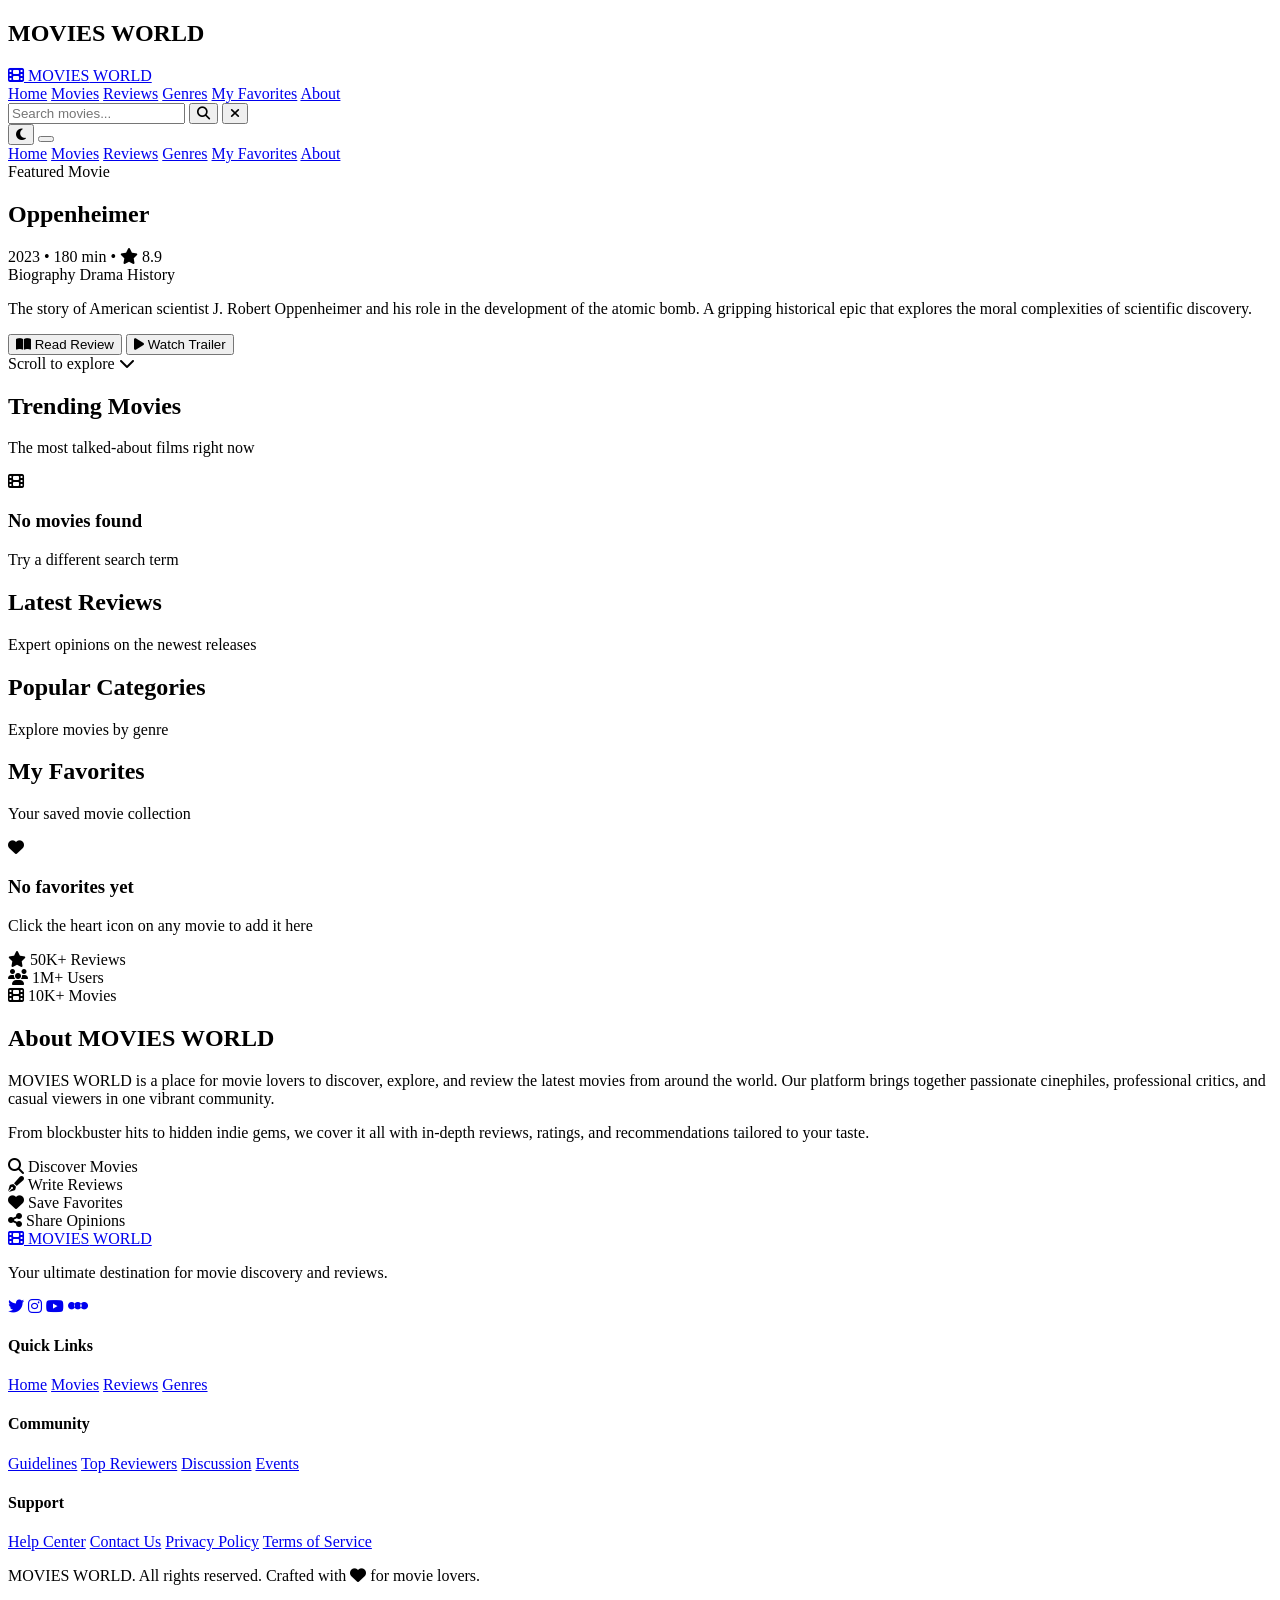
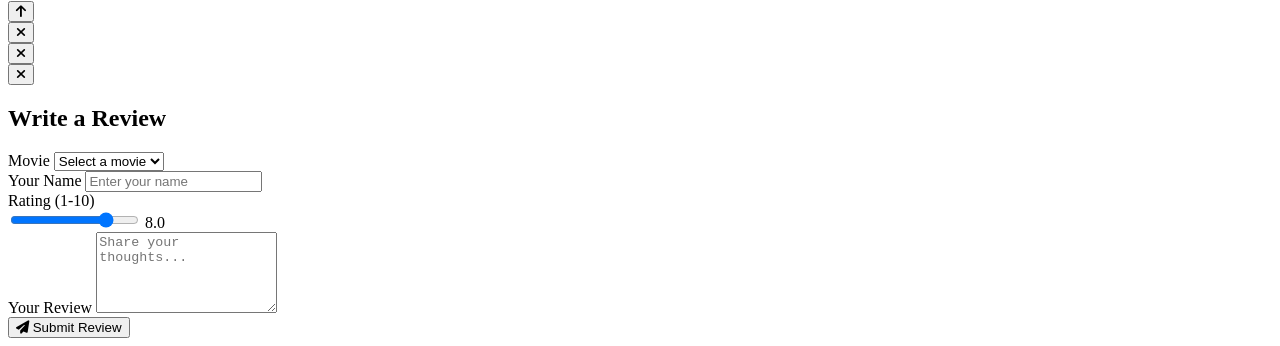
==== index.html @ 9ce0d39a "Add files via upload" ====
<!DOCTYPE html>
<html lang="en">
<head>
    <meta charset="UTF-8">
    <meta name="viewport" content="width=device-width, initial-scale=1.0">
    <title>MOVIES WORLD | Discover & Review Movies</title>
    <link rel="stylesheet" href="style.css">
    <link rel="preconnect" href="https://fonts.googleapis.com">
    <link rel="preconnect" href="https://fonts.gstatic.com" crossorigin>
    <link href="https://fonts.googleapis.com/css2?family=Playfair+Display:wght@400;500;600;700;800;900&family=Inter:wght@300;400;500;600;700&display=swap" rel="stylesheet">
    <link rel="stylesheet" href="https://cdnjs.cloudflare.com/ajax/libs/font-awesome/6.5.1/css/all.min.css">
</head>
<body>
    <!-- Loading Screen -->
    <div id="loading-screen">
        <div class="loader">
            <div class="film-reel">
                <div class="reel-circle"></div>
                <div class="reel-film"></div>
            </div>
            <h2 class="loader-text">MOVIES WORLD</h2>
            <div class="loader-bar">
                <div class="loader-progress"></div>
            </div>
        </div>
    </div>

    <!-- Scroll Progress -->
    <div class="scroll-progress" id="scrollProgress"></div>

    <!-- Toast Container -->
    <div id="toast-container"></div>

    <!-- Navigation -->
    <nav class="navbar" id="navbar">
        <div class="nav-container">
            <a href="#" class="logo">
                <i class="fas fa-film"></i>
                <span>MOVIES</span> WORLD
            </a>

            <div class="nav-links" id="navLinks">
                <a href="#home" class="nav-link active">Home</a>
                <a href="#trending" class="nav-link">Movies</a>
                <a href="#reviews" class="nav-link">Reviews</a>
                <a href="#categories" class="nav-link">Genres</a>
                <a href="#favorites" class="nav-link">My Favorites</a>
                <a href="#about" class="nav-link">About</a>
            </div>

            <div class="nav-actions">
                <div class="search-box" id="searchBox">
                    <input type="text" placeholder="Search movies..." id="searchInput">
                    <button class="search-btn" id="searchBtn"><i class="fas fa-search"></i></button>
                    <button class="clear-search" id="clearSearch"><i class="fas fa-times"></i></button>
                </div>
                <button class="theme-toggle" id="themeToggle" title="Toggle Theme">
                    <i class="fas fa-moon"></i>
                </button>
                <button class="hamburger" id="hamburger">
                    <span></span>
                    <span></span>
                    <span></span>
                </button>
            </div>
        </div>
    </nav>

    <!-- Mobile Menu -->
    <div class="mobile-menu" id="mobileMenu">
        <a href="#home" class="mobile-link">Home</a>
        <a href="#trending" class="mobile-link">Movies</a>
        <a href="#reviews" class="mobile-link">Reviews</a>
        <a href="#categories" class="mobile-link">Genres</a>
        <a href="#favorites" class="mobile-link">My Favorites</a>
        <a href="#about" class="mobile-link">About</a>
    </div>

    <!-- Hero Section -->
    <section class="hero" id="home">
        <div class="hero-bg" id="heroBg"></div>
        <div class="hero-overlay"></div>
        <div class="hero-content">
            <div class="hero-badge">Featured Movie</div>
            <h1 class="hero-title" id="heroTitle">Oppenheimer</h1>
            <div class="hero-meta">
                <span class="hero-year">2023</span>
                <span class="hero-separator">•</span>
                <span class="hero-runtime">180 min</span>
                <span class="hero-separator">•</span>
                <span class="hero-rating"><i class="fas fa-star"></i> 8.9</span>
            </div>
            <div class="hero-genres" id="heroGenres">
                <span class="genre-tag">Biography</span>
                <span class="genre-tag">Drama</span>
                <span class="genre-tag">History</span>
            </div>
            <p class="hero-description" id="heroDesc">
                The story of American scientist J. Robert Oppenheimer and his role in the development of the atomic bomb. A gripping historical epic that explores the moral complexities of scientific discovery.
            </p>
            <div class="hero-buttons">
                <button class="btn btn-primary" id="heroReviewBtn">
                    <i class="fas fa-book-open"></i> Read Review
                </button>
                <button class="btn btn-outline" id="heroTrailerBtn">
                    <i class="fas fa-play"></i> Watch Trailer
                </button>
            </div>
        </div>
        <div class="hero-scroll">
            <span>Scroll to explore</span>
            <i class="fas fa-chevron-down"></i>
        </div>
    </section>

    <!-- Trending Movies -->
    <section class="section trending" id="trending">
        <div class="container">
            <div class="section-header">
                <h2 class="section-title">Trending Movies</h2>
                <p class="section-subtitle">The most talked-about films right now</p>
            </div>
            <div class="movies-grid" id="moviesGrid">
                <!-- Movies injected by JS -->
            </div>
            <div class="no-results" id="noResults">
                <i class="fas fa-film"></i>
                <h3>No movies found</h3>
                <p>Try a different search term</p>
            </div>
        </div>
    </section>

    <!-- Latest Reviews -->
    <section class="section reviews-section" id="reviews">
        <div class="container">
            <div class="section-header">
                <h2 class="section-title">Latest Reviews</h2>
                <p class="section-subtitle">Expert opinions on the newest releases</p>
            </div>
            <div class="reviews-grid" id="reviewsGrid">
                <!-- Reviews injected by JS -->
            </div>
        </div>
    </section>

    <!-- Popular Categories -->
    <section class="section categories" id="categories">
        <div class="container">
            <div class="section-header">
                <h2 class="section-title">Popular Categories</h2>
                <p class="section-subtitle">Explore movies by genre</p>
            </div>
            <div class="categories-grid" id="categoriesGrid">
                <!-- Categories injected by JS -->
            </div>
        </div>
    </section>

    <!-- My Favorites -->
    <section class="section favorites-section" id="favorites">
        <div class="container">
            <div class="section-header">
                <h2 class="section-title">My Favorites</h2>
                <p class="section-subtitle">Your saved movie collection</p>
            </div>
            <div class="movies-grid" id="favoritesGrid">
                <!-- Favorites injected by JS -->
            </div>
            <div class="no-favorites" id="noFavorites">
                <i class="fas fa-heart"></i>
                <h3>No favorites yet</h3>
                <p>Click the heart icon on any movie to add it here</p>
            </div>
        </div>
    </section>

    <!-- About Section -->
    <section class="section about" id="about">
        <div class="container">
            <div class="about-content">
                <div class="about-visual">
                    <div class="about-image">
                        <div class="about-img-bg"></div>
                        <div class="floating-card card-1">
                            <i class="fas fa-star"></i>
                            <span>50K+ Reviews</span>
                        </div>
                        <div class="floating-card card-2">
                            <i class="fas fa-users"></i>
                            <span>1M+ Users</span>
                        </div>
                        <div class="floating-card card-3">
                            <i class="fas fa-film"></i>
                            <span>10K+ Movies</span>
                        </div>
                    </div>
                </div>
                <div class="about-text">
                    <h2 class="section-title">About MOVIES WORLD</h2>
                    <p class="about-description">
                        MOVIES WORLD is a place for movie lovers to discover, explore, and review the latest movies from around the world. Our platform brings together passionate cinephiles, professional critics, and casual viewers in one vibrant community.
                    </p>
                    <p class="about-description">
                        From blockbuster hits to hidden indie gems, we cover it all with in-depth reviews, ratings, and recommendations tailored to your taste.
                    </p>
                    <div class="about-features">
                        <div class="feature-item">
                            <i class="fas fa-search"></i>
                            <span>Discover Movies</span>
                        </div>
                        <div class="feature-item">
                            <i class="fas fa-pen-fancy"></i>
                            <span>Write Reviews</span>
                        </div>
                        <div class="feature-item">
                            <i class="fas fa-heart"></i>
                            <span>Save Favorites</span>
                        </div>
                        <div class="feature-item">
                            <i class="fas fa-share-alt"></i>
                            <span>Share Opinions</span>
                        </div>
                    </div>
                </div>
            </div>
        </div>
    </section>

    <!-- Footer -->
    <footer class="footer">
        <div class="container">
            <div class="footer-content">
                <div class="footer-brand">
                    <a href="#" class="logo">
                        <i class="fas fa-film"></i>
                        <span>MOVIES</span> WORLD
                    </a>
                    <p>Your ultimate destination for movie discovery and reviews.</p>
                    <div class="social-links">
                        <a href="#"><i class="fab fa-twitter"></i></a>
                        <a href="#"><i class="fab fa-instagram"></i></a>
                        <a href="#"><i class="fab fa-youtube"></i></a>
                        <a href="#"><i class="fab fa-letterboxd"></i></a>
                    </div>
                </div>
                <div class="footer-links">
                    <h4>Quick Links</h4>
                    <a href="#home">Home</a>
                    <a href="#trending">Movies</a>
                    <a href="#reviews">Reviews</a>
                    <a href="#categories">Genres</a>
                </div>
                <div class="footer-links">
                    <h4>Community</h4>
                    <a href="#">Guidelines</a>
                    <a href="#">Top Reviewers</a>
                    <a href="#">Discussion</a>
                    <a href="#">Events</a>
                </div>
                <div class="footer-links">
                    <h4>Support</h4>
                    <a href="#">Help Center</a>
                    <a href="#">Contact Us</a>
                    <a href="#">Privacy Policy</a>
                    <a href="#">Terms of Service</a>
                </div>
            </div>
            <div class="footer-bottom">
                <p> MOVIES WORLD. All rights reserved. Crafted with <i class="fas fa-heart"></i> for movie lovers.</p>
            </div>
        </div>
    </footer>

    <!-- Back to Top -->
    <button class="back-to-top" id="backToTop">
        <i class="fas fa-arrow-up"></i>
    </button>

    <!-- Movie Details Modal -->
    <div class="modal" id="movieModal">
        <div class="modal-backdrop"></div>
        <div class="modal-content movie-modal-content">
            <button class="modal-close" id="modalClose"><i class="fas fa-times"></i></button>
            <div class="modal-body" id="modalBody">
                <!-- Content injected by JS -->
            </div>
        </div>
    </div>

    <!-- Trailer Modal -->
    <div class="modal" id="trailerModal">
        <div class="modal-backdrop"></div>
        <div class="modal-content trailer-modal-content">
            <button class="modal-close" id="trailerClose"><i class="fas fa-times"></i></button>
            <div class="trailer-container" id="trailerContainer">
                <!-- Trailer injected by JS -->
            </div>
        </div>
    </div>

    <!-- Write Review Modal -->
    <div class="modal" id="writeReviewModal">
        <div class="modal-backdrop"></div>
        <div class="modal-content review-modal-content">
            <button class="modal-close" id="reviewModalClose"><i class="fas fa-times"></i></button>
            <div class="review-form-container">
                <h2>Write a Review</h2>
                <form id="reviewForm">
                    <div class="form-group">
                        <label>Movie</label>
                        <select id="reviewMovieSelect" required>
                            <option value="">Select a movie</option>
                        </select>
                    </div>
                    <div class="form-group">
                        <label>Your Name</label>
                        <input type="text" id="reviewerName" placeholder="Enter your name" required>
                    </div>
                    <div class="form-group">
                        <label>Rating (1-10)</label>
                        <div class="rating-input">
                            <input type="range" id="reviewRating" min="1" max="10" value="8" step="0.1">
                            <span class="rating-value" id="ratingValue">8.0</span>
                        </div>
                    </div>
                    <div class="form-group">
                        <label>Your Review</label>
                        <textarea id="reviewText" rows="5" placeholder="Share your thoughts..." required></textarea>
                    </div>
                    <button type="submit" class="btn btn-primary btn-full">
                        <i class="fas fa-paper-plane"></i> Submit Review
                    </button>
                </form>
            </div>
        </div>
    </div>

    <script src="script.js"></script>
</body>
</html>
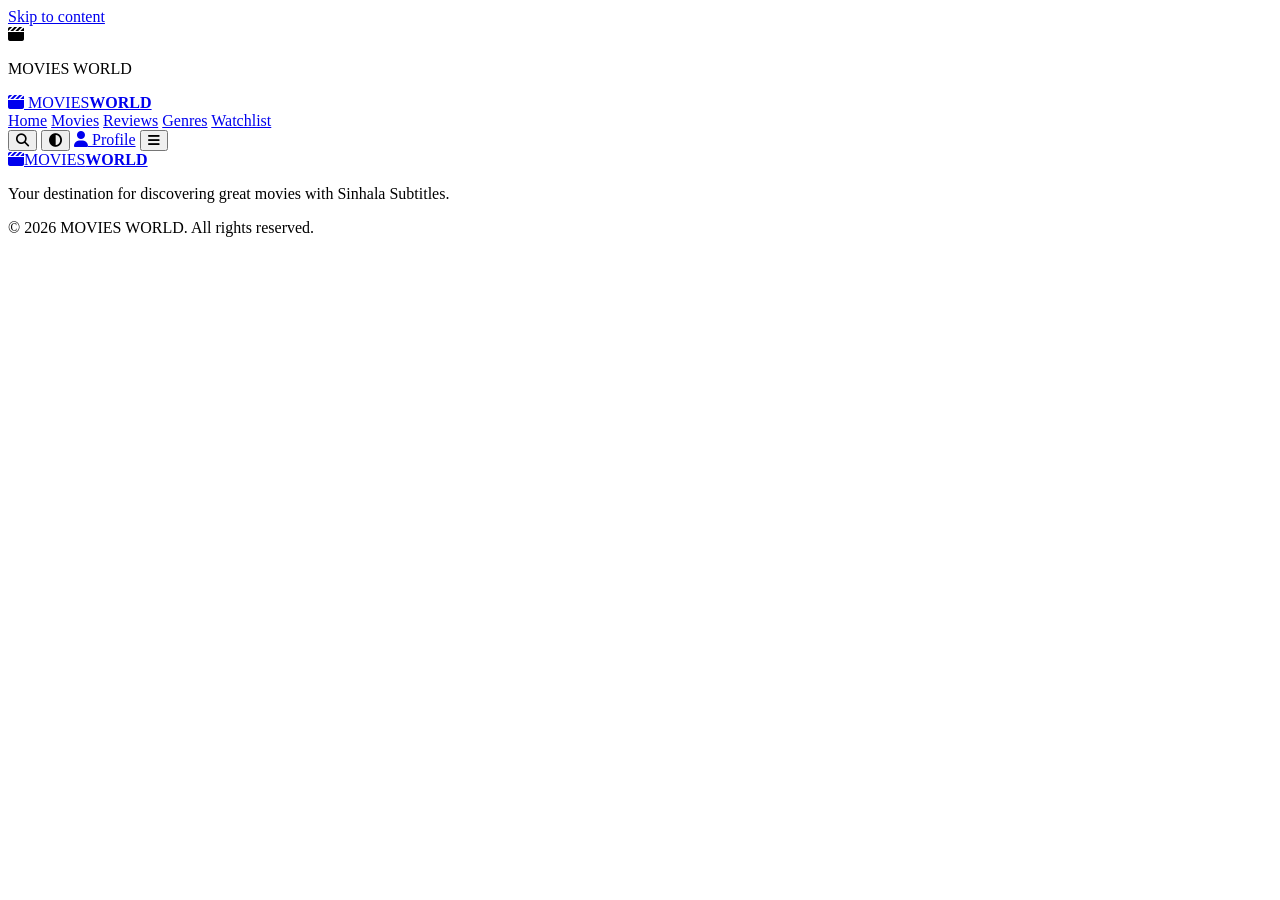
==== commit 0c33be27: "Update index.html" ====
--- a/index.html
+++ b/index.html
@@ -1,341 +1,73 @@
 <!DOCTYPE html>
-<html lang="en">
+<html lang="en" data-theme="dark">
 <head>
-    <meta charset="UTF-8">
-    <meta name="viewport" content="width=device-width, initial-scale=1.0">
-    <title>MOVIES WORLD | Discover & Review Movies</title>
-    <link rel="stylesheet" href="style.css">
-    <link rel="preconnect" href="https://fonts.googleapis.com">
-    <link rel="preconnect" href="https://fonts.gstatic.com" crossorigin>
-    <link href="https://fonts.googleapis.com/css2?family=Playfair+Display:wght@400;500;600;700;800;900&family=Inter:wght@300;400;500;600;700&display=swap" rel="stylesheet">
-    <link rel="stylesheet" href="https://cdnjs.cloudflare.com/ajax/libs/font-awesome/6.5.1/css/all.min.css">
+  <script async src="https://pagead2.googlesyndication.com/pagead/js/adsbygoogle.js?client=ca-pub-3045458958154269" crossorigin="anonymous"></script>
+  <title>MOVIES WORLD | Movie Reviews, Ratings & Where to Watch</title>
+  <meta charset="UTF-8">
+  <meta name="viewport" content="width=device-width, initial-scale=1.0">
+  <meta name="theme-color" content="#0a0d12">
+  <meta name="description" content="Discover, review and watch the best movies from 2000 to 2026. Ratings, trailers, editorial reviews and legal streaming links.">
+  <link rel="preconnect" href="https://fonts.googleapis.com">
+  <link rel="preconnect" href="https://fonts.gstatic.com" crossorigin>
+  <link href="https://fonts.googleapis.com/css2?family=Be+Vietnam+Pro:wght@400;600;700;800&family=Inter:wght@400;500;600;700&display=swap" rel="stylesheet">
+  <link rel="stylesheet" href="https://cdnjs.cloudflare.com/ajax/libs/font-awesome/6.5.2/css/all.min.css">
+  <link rel="stylesheet" href="css/style.css">
+  <link rel="stylesheet" href="css/responsive-fix.css">
+  <link rel="icon" href="data:image/svg+xml,<svg xmlns='http://www.w3.org/2000/svg' viewBox='0 0 100 100'><rect width='100' height='100' rx='22' fill='%23e50914'/><text x='50' y='68' font-size='52' text-anchor='middle' fill='white' font-family='Arial' font-weight='bold'>M</text></svg>">
 </head>
 <body>
-    <!-- Loading Screen -->
-    <div id="loading-screen">
-        <div class="loader">
-            <div class="film-reel">
-                <div class="reel-circle"></div>
-                <div class="reel-film"></div>
-            </div>
-            <h2 class="loader-text">MOVIES WORLD</h2>
-            <div class="loader-bar">
-                <div class="loader-progress"></div>
-            </div>
+  <a href="#main" class="skip-link">Skip to content</a>
+  <div class="loader" aria-hidden="true"><div><div class="loader-reel"><i class="fa-solid fa-clapperboard"></i></div><p>MOVIES WORLD</p></div></div>
+  
+  <header class="site-header">
+    <div class="header-inner">
+      <a href="index.html" class="logo" aria-label="MOVIES WORLD home">
+        <span class="logo-mark"><i class="fa-solid fa-clapperboard"></i></span>
+        MOVIES<b>WORLD</b>
+      </a>
+      <nav class="main-nav" aria-label="Main navigation">
+        <a href="index.html">Home</a>
+        <a href="movies.html">Movies</a>
+        <a href="reviews.html">Reviews</a>
+        <a href="genres.html">Genres</a>
+        <a href="watchlist.html">Watchlist</a>
+      </nav>
+      <div class="header-actions">
+        <button class="icon-btn" data-open-search aria-label="Search movies"><i class="fa-solid fa-magnifying-glass"></i></button>
+        <button class="icon-btn" data-theme-toggle aria-label="Toggle theme"><i class="fa-solid fa-circle-half-stroke"></i></button>
+        <a href="watchlist.html" class="btn-profile"><i class="fa-solid fa-user"></i> <span id="profile-nav-text">Profile</span></a>
+        <button class="icon-btn hamburger" aria-label="Menu"><i class="fa-solid fa-bars"></i></button>
+      </div>
+    </div>
+  </header>
+
+  <main id="main">
+    <section class="hero" aria-label="Featured movie">
+      <div class="hero-bg" id="hero-bg"></div>
+      <div class="hero-overlay"></div>
+      <div class="hero-content" id="hero-content"></div>
+    </section>
+    <div id="home-sections"></div>
+  </main>
+
+  <footer class="site-footer">
+    <div class="footer-inner">
+      <div class="footer-grid">
+        <div class="footer-brand">
+          <a href="index.html" class="logo"><span class="logo-mark"><i class="fa-solid fa-clapperboard"></i></span>MOVIES<b>WORLD</b></a>
+          <p>Your destination for discovering great movies with Sinhala Subtitles.</p>
         </div>
+      </div>
+      <div class="footer-bottom">
+        <span>© 2026 MOVIES WORLD. All rights reserved.</span>
+      </div>
     </div>
+  </footer>
 
-    <!-- Scroll Progress -->
-    <div class="scroll-progress" id="scrollProgress"></div>
-
-    <!-- Toast Container -->
-    <div id="toast-container"></div>
-
-    <!-- Navigation -->
-    <nav class="navbar" id="navbar">
-        <div class="nav-container">
-            <a href="#" class="logo">
-                <i class="fas fa-film"></i>
-                <span>MOVIES</span> WORLD
-            </a>
-
-            <div class="nav-links" id="navLinks">
-                <a href="#home" class="nav-link active">Home</a>
-                <a href="#trending" class="nav-link">Movies</a>
-                <a href="#reviews" class="nav-link">Reviews</a>
-                <a href="#categories" class="nav-link">Genres</a>
-                <a href="#favorites" class="nav-link">My Favorites</a>
-                <a href="#about" class="nav-link">About</a>
-            </div>
-
-            <div class="nav-actions">
-                <div class="search-box" id="searchBox">
-                    <input type="text" placeholder="Search movies..." id="searchInput">
-                    <button class="search-btn" id="searchBtn"><i class="fas fa-search"></i></button>
-                    <button class="clear-search" id="clearSearch"><i class="fas fa-times"></i></button>
-                </div>
-                <button class="theme-toggle" id="themeToggle" title="Toggle Theme">
-                    <i class="fas fa-moon"></i>
-                </button>
-                <button class="hamburger" id="hamburger">
-                    <span></span>
-                    <span></span>
-                    <span></span>
-                </button>
-            </div>
-        </div>
-    </nav>
-
-    <!-- Mobile Menu -->
-    <div class="mobile-menu" id="mobileMenu">
-        <a href="#home" class="mobile-link">Home</a>
-        <a href="#trending" class="mobile-link">Movies</a>
-        <a href="#reviews" class="mobile-link">Reviews</a>
-        <a href="#categories" class="mobile-link">Genres</a>
-        <a href="#favorites" class="mobile-link">My Favorites</a>
-        <a href="#about" class="mobile-link">About</a>
-    </div>
-
-    <!-- Hero Section -->
-    <section class="hero" id="home">
-        <div class="hero-bg" id="heroBg"></div>
-        <div class="hero-overlay"></div>
-        <div class="hero-content">
-            <div class="hero-badge">Featured Movie</div>
-            <h1 class="hero-title" id="heroTitle">Oppenheimer</h1>
-            <div class="hero-meta">
-                <span class="hero-year">2023</span>
-                <span class="hero-separator">•</span>
-                <span class="hero-runtime">180 min</span>
-                <span class="hero-separator">•</span>
-                <span class="hero-rating"><i class="fas fa-star"></i> 8.9</span>
-            </div>
-            <div class="hero-genres" id="heroGenres">
-                <span class="genre-tag">Biography</span>
-                <span class="genre-tag">Drama</span>
-                <span class="genre-tag">History</span>
-            </div>
-            <p class="hero-description" id="heroDesc">
-                The story of American scientist J. Robert Oppenheimer and his role in the development of the atomic bomb. A gripping historical epic that explores the moral complexities of scientific discovery.
-            </p>
-            <div class="hero-buttons">
-                <button class="btn btn-primary" id="heroReviewBtn">
-                    <i class="fas fa-book-open"></i> Read Review
-                </button>
-                <button class="btn btn-outline" id="heroTrailerBtn">
-                    <i class="fas fa-play"></i> Watch Trailer
-                </button>
-            </div>
-        </div>
-        <div class="hero-scroll">
-            <span>Scroll to explore</span>
-            <i class="fas fa-chevron-down"></i>
-        </div>
-    </section>
-
-    <!-- Trending Movies -->
-    <section class="section trending" id="trending">
-        <div class="container">
-            <div class="section-header">
-                <h2 class="section-title">Trending Movies</h2>
-                <p class="section-subtitle">The most talked-about films right now</p>
-            </div>
-            <div class="movies-grid" id="moviesGrid">
-                <!-- Movies injected by JS -->
-            </div>
-            <div class="no-results" id="noResults">
-                <i class="fas fa-film"></i>
-                <h3>No movies found</h3>
-                <p>Try a different search term</p>
-            </div>
-        </div>
-    </section>
-
-    <!-- Latest Reviews -->
-    <section class="section reviews-section" id="reviews">
-        <div class="container">
-            <div class="section-header">
-                <h2 class="section-title">Latest Reviews</h2>
-                <p class="section-subtitle">Expert opinions on the newest releases</p>
-            </div>
-            <div class="reviews-grid" id="reviewsGrid">
-                <!-- Reviews injected by JS -->
-            </div>
-        </div>
-    </section>
-
-    <!-- Popular Categories -->
-    <section class="section categories" id="categories">
-        <div class="container">
-            <div class="section-header">
-                <h2 class="section-title">Popular Categories</h2>
-                <p class="section-subtitle">Explore movies by genre</p>
-            </div>
-            <div class="categories-grid" id="categoriesGrid">
-                <!-- Categories injected by JS -->
-            </div>
-        </div>
-    </section>
-
-    <!-- My Favorites -->
-    <section class="section favorites-section" id="favorites">
-        <div class="container">
-            <div class="section-header">
-                <h2 class="section-title">My Favorites</h2>
-                <p class="section-subtitle">Your saved movie collection</p>
-            </div>
-            <div class="movies-grid" id="favoritesGrid">
-                <!-- Favorites injected by JS -->
-            </div>
-            <div class="no-favorites" id="noFavorites">
-                <i class="fas fa-heart"></i>
-                <h3>No favorites yet</h3>
-                <p>Click the heart icon on any movie to add it here</p>
-            </div>
-        </div>
-    </section>
-
-    <!-- About Section -->
-    <section class="section about" id="about">
-        <div class="container">
-            <div class="about-content">
-                <div class="about-visual">
-                    <div class="about-image">
-                        <div class="about-img-bg"></div>
-                        <div class="floating-card card-1">
-                            <i class="fas fa-star"></i>
-                            <span>50K+ Reviews</span>
-                        </div>
-                        <div class="floating-card card-2">
-                            <i class="fas fa-users"></i>
-                            <span>1M+ Users</span>
-                        </div>
-                        <div class="floating-card card-3">
-                            <i class="fas fa-film"></i>
-                            <span>10K+ Movies</span>
-                        </div>
-                    </div>
-                </div>
-                <div class="about-text">
-                    <h2 class="section-title">About MOVIES WORLD</h2>
-                    <p class="about-description">
-                        MOVIES WORLD is a place for movie lovers to discover, explore, and review the latest movies from around the world. Our platform brings together passionate cinephiles, professional critics, and casual viewers in one vibrant community.
-                    </p>
-                    <p class="about-description">
-                        From blockbuster hits to hidden indie gems, we cover it all with in-depth reviews, ratings, and recommendations tailored to your taste.
-                    </p>
-                    <div class="about-features">
-                        <div class="feature-item">
-                            <i class="fas fa-search"></i>
-                            <span>Discover Movies</span>
-                        </div>
-                        <div class="feature-item">
-                            <i class="fas fa-pen-fancy"></i>
-                            <span>Write Reviews</span>
-                        </div>
-                        <div class="feature-item">
-                            <i class="fas fa-heart"></i>
-                            <span>Save Favorites</span>
-                        </div>
-                        <div class="feature-item">
-                            <i class="fas fa-share-alt"></i>
-                            <span>Share Opinions</span>
-                        </div>
-                    </div>
-                </div>
-            </div>
-        </div>
-    </section>
-
-    <!-- Footer -->
-    <footer class="footer">
-        <div class="container">
-            <div class="footer-content">
-                <div class="footer-brand">
-                    <a href="#" class="logo">
-                        <i class="fas fa-film"></i>
-                        <span>MOVIES</span> WORLD
-                    </a>
-                    <p>Your ultimate destination for movie discovery and reviews.</p>
-                    <div class="social-links">
-                        <a href="#"><i class="fab fa-twitter"></i></a>
-                        <a href="#"><i class="fab fa-instagram"></i></a>
-                        <a href="#"><i class="fab fa-youtube"></i></a>
-                        <a href="#"><i class="fab fa-letterboxd"></i></a>
-                    </div>
-                </div>
-                <div class="footer-links">
-                    <h4>Quick Links</h4>
-                    <a href="#home">Home</a>
-                    <a href="#trending">Movies</a>
-                    <a href="#reviews">Reviews</a>
-                    <a href="#categories">Genres</a>
-                </div>
-                <div class="footer-links">
-                    <h4>Community</h4>
-                    <a href="#">Guidelines</a>
-                    <a href="#">Top Reviewers</a>
-                    <a href="#">Discussion</a>
-                    <a href="#">Events</a>
-                </div>
-                <div class="footer-links">
-                    <h4>Support</h4>
-                    <a href="#">Help Center</a>
-                    <a href="#">Contact Us</a>
-                    <a href="#">Privacy Policy</a>
-                    <a href="#">Terms of Service</a>
-                </div>
-            </div>
-            <div class="footer-bottom">
-                <p> MOVIES WORLD. All rights reserved. Crafted with <i class="fas fa-heart"></i> for movie lovers.</p>
-            </div>
-        </div>
-    </footer>
-
-    <!-- Back to Top -->
-    <button class="back-to-top" id="backToTop">
-        <i class="fas fa-arrow-up"></i>
-    </button>
-
-    <!-- Movie Details Modal -->
-    <div class="modal" id="movieModal">
-        <div class="modal-backdrop"></div>
-        <div class="modal-content movie-modal-content">
-            <button class="modal-close" id="modalClose"><i class="fas fa-times"></i></button>
-            <div class="modal-body" id="modalBody">
-                <!-- Content injected by JS -->
-            </div>
-        </div>
-    </div>
-
-    <!-- Trailer Modal -->
-    <div class="modal" id="trailerModal">
-        <div class="modal-backdrop"></div>
-        <div class="modal-content trailer-modal-content">
-            <button class="modal-close" id="trailerClose"><i class="fas fa-times"></i></button>
-            <div class="trailer-container" id="trailerContainer">
-                <!-- Trailer injected by JS -->
-            </div>
-        </div>
-    </div>
-
-    <!-- Write Review Modal -->
-    <div class="modal" id="writeReviewModal">
-        <div class="modal-backdrop"></div>
-        <div class="modal-content review-modal-content">
-            <button class="modal-close" id="reviewModalClose"><i class="fas fa-times"></i></button>
-            <div class="review-form-container">
-                <h2>Write a Review</h2>
-                <form id="reviewForm">
-                    <div class="form-group">
-                        <label>Movie</label>
-                        <select id="reviewMovieSelect" required>
-                            <option value="">Select a movie</option>
-                        </select>
-                    </div>
-                    <div class="form-group">
-                        <label>Your Name</label>
-                        <input type="text" id="reviewerName" placeholder="Enter your name" required>
-                    </div>
-                    <div class="form-group">
-                        <label>Rating (1-10)</label>
-                        <div class="rating-input">
-                            <input type="range" id="reviewRating" min="1" max="10" value="8" step="0.1">
-                            <span class="rating-value" id="ratingValue">8.0</span>
-                        </div>
-                    </div>
-                    <div class="form-group">
-                        <label>Your Review</label>
-                        <textarea id="reviewText" rows="5" placeholder="Share your thoughts..." required></textarea>
-                    </div>
-                    <button type="submit" class="btn btn-primary btn-full">
-                        <i class="fas fa-paper-plane"></i> Submit Review
-                    </button>
-                </form>
-            </div>
-        </div>
-    </div>
-
-    <script src="script.js"></script>
+  <script src="js/config.js"></script>
+  <script src="js/api.js"></script>
+  <script src="js/app.js"></script>
+  <script src="js/home.js"></script>
+  <script src="js/responsive-nav.js"></script>
 </body>
-</html>+</html>
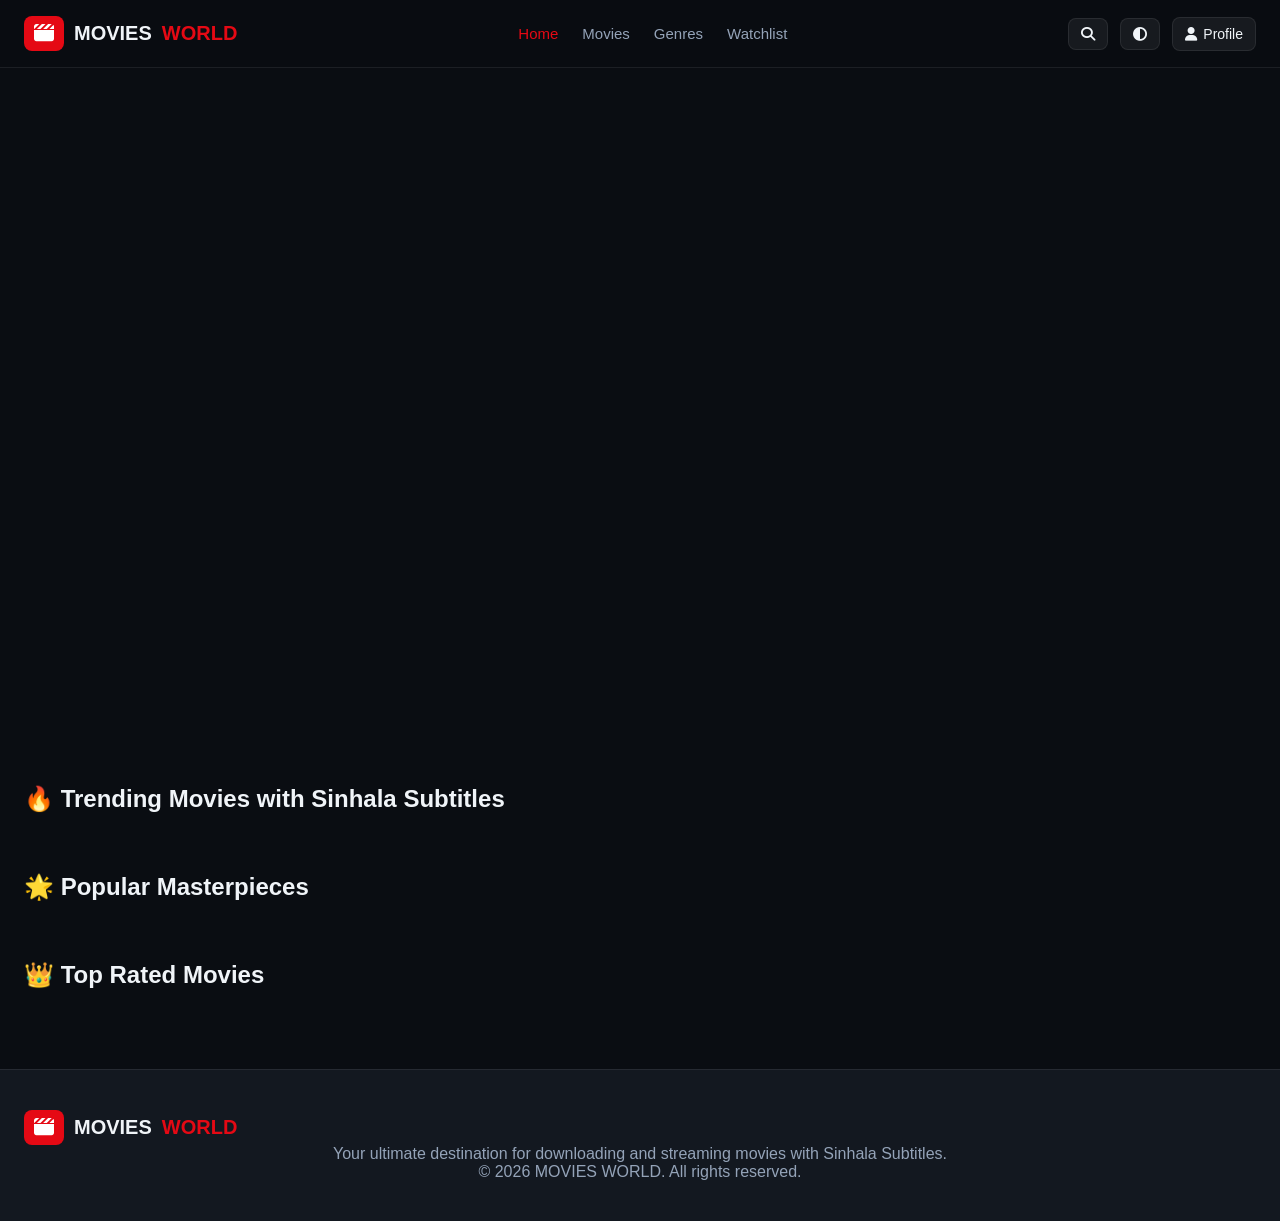
==== commit d5197c5e: "Add files via upload" ====
--- a/index.html
+++ b/index.html
@@ -2,41 +2,38 @@
 <html lang="en" data-theme="dark">
 <head>
   <script async src="https://pagead2.googlesyndication.com/pagead/js/adsbygoogle.js?client=ca-pub-3045458958154269" crossorigin="anonymous"></script>
-  <title>MOVIES WORLD | Movie Reviews, Ratings & Where to Watch</title>
+  <title>MOVIES WORLD | Sinhala Subtitle Movie Reviews, Downloads & Streaming</title>
   <meta charset="UTF-8">
   <meta name="viewport" content="width=device-width, initial-scale=1.0">
   <meta name="theme-color" content="#0a0d12">
-  <meta name="description" content="Discover, review and watch the best movies from 2000 to 2026. Ratings, trailers, editorial reviews and legal streaming links.">
+  <meta name="description" content="Discover, download and watch the best movies with Sinhala subtitles from 2000 to 2026. 1080p, 720p & 480p high speed links.">
   <link rel="preconnect" href="https://fonts.googleapis.com">
   <link rel="preconnect" href="https://fonts.gstatic.com" crossorigin>
   <link href="https://fonts.googleapis.com/css2?family=Be+Vietnam+Pro:wght@400;600;700;800&family=Inter:wght@400;500;600;700&display=swap" rel="stylesheet">
   <link rel="stylesheet" href="https://cdnjs.cloudflare.com/ajax/libs/font-awesome/6.5.2/css/all.min.css">
   <link rel="stylesheet" href="css/style.css">
-  <link rel="stylesheet" href="css/responsive-fix.css">
   <link rel="icon" href="data:image/svg+xml,<svg xmlns='http://www.w3.org/2000/svg' viewBox='0 0 100 100'><rect width='100' height='100' rx='22' fill='%23e50914'/><text x='50' y='68' font-size='52' text-anchor='middle' fill='white' font-family='Arial' font-weight='bold'>M</text></svg>">
 </head>
 <body>
-  <a href="#main" class="skip-link">Skip to content</a>
   <div class="loader" aria-hidden="true"><div><div class="loader-reel"><i class="fa-solid fa-clapperboard"></i></div><p>MOVIES WORLD</p></div></div>
   
   <header class="site-header">
     <div class="header-inner">
-      <a href="index.html" class="logo" aria-label="MOVIES WORLD home">
+      <a href="index.html" class="logo">
         <span class="logo-mark"><i class="fa-solid fa-clapperboard"></i></span>
         MOVIES<b>WORLD</b>
       </a>
-      <nav class="main-nav" aria-label="Main navigation">
-        <a href="index.html">Home</a>
+      <nav class="main-nav">
+        <a href="index.html" class="active">Home</a>
         <a href="movies.html">Movies</a>
-        <a href="reviews.html">Reviews</a>
         <a href="genres.html">Genres</a>
         <a href="watchlist.html">Watchlist</a>
       </nav>
       <div class="header-actions">
-        <button class="icon-btn" data-open-search aria-label="Search movies"><i class="fa-solid fa-magnifying-glass"></i></button>
-        <button class="icon-btn" data-theme-toggle aria-label="Toggle theme"><i class="fa-solid fa-circle-half-stroke"></i></button>
-        <a href="watchlist.html" class="btn-profile"><i class="fa-solid fa-user"></i> <span id="profile-nav-text">Profile</span></a>
-        <button class="icon-btn hamburger" aria-label="Menu"><i class="fa-solid fa-bars"></i></button>
+        <button class="icon-btn" data-open-search title="Search movies"><i class="fa-solid fa-magnifying-glass"></i></button>
+        <button class="icon-btn" data-theme-toggle title="Toggle theme"><i class="fa-solid fa-circle-half-stroke"></i></button>
+        <a href="watchlist.html" class="btn-profile"><i class="fa-solid fa-user"></i> <span>Profile</span></a>
+        <button class="icon-btn hamburger" title="Menu"><i class="fa-solid fa-bars"></i></button>
       </div>
     </div>
   </header>
@@ -55,7 +52,7 @@
       <div class="footer-grid">
         <div class="footer-brand">
           <a href="index.html" class="logo"><span class="logo-mark"><i class="fa-solid fa-clapperboard"></i></span>MOVIES<b>WORLD</b></a>
-          <p>Your destination for discovering great movies with Sinhala Subtitles.</p>
+          <p>Your ultimate destination for downloading and streaming movies with Sinhala Subtitles.</p>
         </div>
       </div>
       <div class="footer-bottom">
@@ -68,6 +65,5 @@
   <script src="js/api.js"></script>
   <script src="js/app.js"></script>
   <script src="js/home.js"></script>
-  <script src="js/responsive-nav.js"></script>
 </body>
 </html>
--- a/css/style.css
+++ b/css/style.css
@@ -0,0 +1,102 @@
+:root {
+  --bg: #0a0d12;
+  --bg-card: #131820;
+  --text: #f0f4f8;
+  --text-2: #94a3b8;
+  --accent: #e50914;
+  --accent-hover: #f40612;
+  --border: rgba(255, 255, 255, 0.08);
+  --gold: #f59e0b;
+}
+
+[data-theme="light"] {
+  --bg: #f8fafc;
+  --bg-card: #ffffff;
+  --text: #0f172a;
+  --text-2: #64748b;
+  --border: rgba(0, 0, 0, 0.08);
+}
+
+* { box-sizing: border-box; margin: 0; padding: 0; }
+body { background-color: var(--bg); color: var(--text); font-family: 'Inter', sans-serif; overflow-x: hidden; }
+
+/* Header */
+.site-header {
+  position: fixed; top: 0; left: 0; width: 100%; z-index: 1000;
+  background: rgba(10, 13, 18, 0.85); backdrop-filter: blur(12px);
+  border-bottom: 1px solid var(--border); transition: background 0.3s;
+}
+.header-inner { max-width: 1400px; margin: 0 auto; padding: 16px 24px; display: flex; align-items: center; justify-content: space-between; }
+.logo { color: var(--text); text-decoration: none; font-weight: 800; font-size: 20px; display: flex; align-items: center; gap: 10px; font-family: 'Be Vietnam Pro', sans-serif; }
+.logo-mark { background: var(--accent); color: #fff; padding: 6px 10px; border-radius: 8px; }
+.logo b { color: var(--accent); }
+
+.main-nav { display: flex; gap: 24px; }
+.main-nav a { color: var(--text-2); text-decoration: none; font-weight: 500; font-size: 15px; transition: color 0.2s; }
+.main-nav a:hover, .main-nav a.active { color: var(--accent); }
+
+.header-actions { display: flex; align-items: center; gap: 12px; }
+.icon-btn, .btn-profile {
+  background: rgba(255, 255, 255, 0.06); border: 1px solid var(--border);
+  color: var(--text); padding: 8px 12px; border-radius: 8px; cursor: pointer;
+  text-decoration: none; font-size: 14px; display: flex; align-items: center; gap: 6px; transition: all 0.2s;
+}
+.icon-btn:hover, .btn-profile:hover { background: var(--accent); border-color: var(--accent); color: #fff; }
+.hamburger { display: none; }
+
+/* Loader */
+.loader { position: fixed; inset: 0; background: var(--bg); z-index: 99999; display: flex; flex-direction: column; align-items: center; justify-content: center; gap: 16px; transition: opacity 0.4s ease; }
+.loader.done { opacity: 0; pointer-events: none; }
+.loader-reel { font-size: 40px; color: var(--accent); animation: spin 1.2s linear infinite; }
+@keyframes spin { 0% { transform: rotate(0deg); } 100% { transform: rotate(360deg); } }
+
+/* Hero */
+.hero { position: relative; height: 75vh; min-height: 500px; display: flex; align-items: flex-end; padding: 60px 24px; margin-top: 70px; }
+.hero-bg { position: absolute; inset: 0; background-size: cover; background-position: center; filter: brightness(0.55); }
+.hero-overlay { position: absolute; inset: 0; background: linear-gradient(0deg, var(--bg) 0%, transparent 70%); }
+.hero-content { position: relative; z-index: 2; max-width: 800px; }
+
+/* Sections & Grid */
+.section { max-width: 1400px; margin: 40px auto; padding: 0 24px; }
+.section-head { display: flex; justify-content: space-between; align-items: center; margin-bottom: 20px; }
+.section-title { font-size: 24px; font-weight: 700; font-family: 'Be Vietnam Pro', sans-serif; }
+.section-link { color: var(--accent); text-decoration: none; font-weight: 600; }
+
+.mrow { display: grid; grid-template-columns: repeat(auto-fill, minmax(200px, 1fr)); gap: 20px; }
+.movie-card { background: var(--bg-card); border-radius: 12px; overflow: hidden; border: 1px solid var(--border); transition: transform 0.2s, box-shadow 0.2s; position: relative; }
+.movie-card:hover { transform: translateY(-5px); box-shadow: 0 10px 25px rgba(0,0,0,0.5); }
+.poster-wrap { position: relative; aspect-ratio: 2/3; display: block; overflow: hidden; background: #1a1a1a; }
+.poster-wrap img { width: 100%; height: 100%; object-fit: cover; }
+.badge-hd { position: absolute; top: 10px; left: 10px; background: var(--accent); color: #fff; padding: 2px 6px; border-radius: 4px; font-size: 10px; font-weight: 700; z-index: 2; }
+.badge-rate { position: absolute; top: 10px; right: 10px; background: rgba(0,0,0,0.7); backdrop-filter: blur(4px); color: var(--gold); padding: 2px 6px; border-radius: 4px; font-size: 11px; font-weight: 600; display: flex; gap: 4px; align-items: center; z-index: 2; }
+.card-info { padding: 14px; }
+.card-info h3 { font-size: 15px; font-weight: 600; white-space: nowrap; overflow: hidden; text-overflow: ellipsis; margin-bottom: 6px; }
+.ci-meta { display: flex; justify-content: space-between; font-size: 12px; color: var(--text-2); }
+
+/* Card Hover overlay button */
+.card-overlay-btn {
+  position: absolute; bottom: 10px; left: 10px; right: 10px; background: var(--accent); color: #fff; border: none; padding: 8px; border-radius: 6px; font-weight: 600; font-size: 13px; cursor: pointer; display: flex; align-items: center; justify-content: center; gap: 6px; opacity: 0; transition: opacity 0.2s; z-index: 3;
+}
+.movie-card:hover .card-overlay-btn { opacity: 1; }
+
+/* Search Overlay */
+.search-overlay { position: fixed; inset: 0; background: rgba(0,0,0,0.9); backdrop-filter: blur(10px); z-index: 99999; display: none; flex-direction: column; align-items: center; padding: 80px 20px; }
+.search-overlay.open { display: flex; }
+.search-box { width: 100%; max-width: 600px; position: relative; }
+.search-box input { width: 100%; background: #1a222c; border: 1px solid rgba(255,255,255,0.15); color: #fff; padding: 16px 20px 16px 50px; border-radius: 12px; font-size: 18px; outline: none; }
+.search-box i { position: absolute; top: 20px; left: 20px; color: #888; font-size: 18px; }
+.search-results { width: 100%; max-width: 600px; margin-top: 20px; max-height: 60vh; overflow-y: auto; display: flex; flex-direction: column; gap: 10px; }
+.sr-item { display: flex; align-items: center; gap: 15px; background: #131820; padding: 10px; border-radius: 8px; text-decoration: none; color: #fff; border: 1px solid var(--border); }
+.sr-item img { width: 45px; height: 65px; object-fit: cover; border-radius: 4px; }
+.sr-none { text-align: center; color: var(--text-2); margin-top: 30px; }
+
+/* Footer */
+.site-footer { background: var(--bg-card); border-top: 1px solid var(--border); padding: 40px 24px; margin-top: 60px; text-align: center; color: var(--text-2); }
+.footer-inner { max-width: 1400px; margin: 0 auto; }
+
+/* Responsive */
+@media(max-width: 768px) {
+  .main-nav { display: none; }
+  .main-nav.open { display: flex; flex-direction: column; position: absolute; top: 70px; left: 0; width: 100%; background: var(--bg); padding: 20px; border-bottom: 1px solid var(--border); }
+  .hamburger { display: flex; }
+}
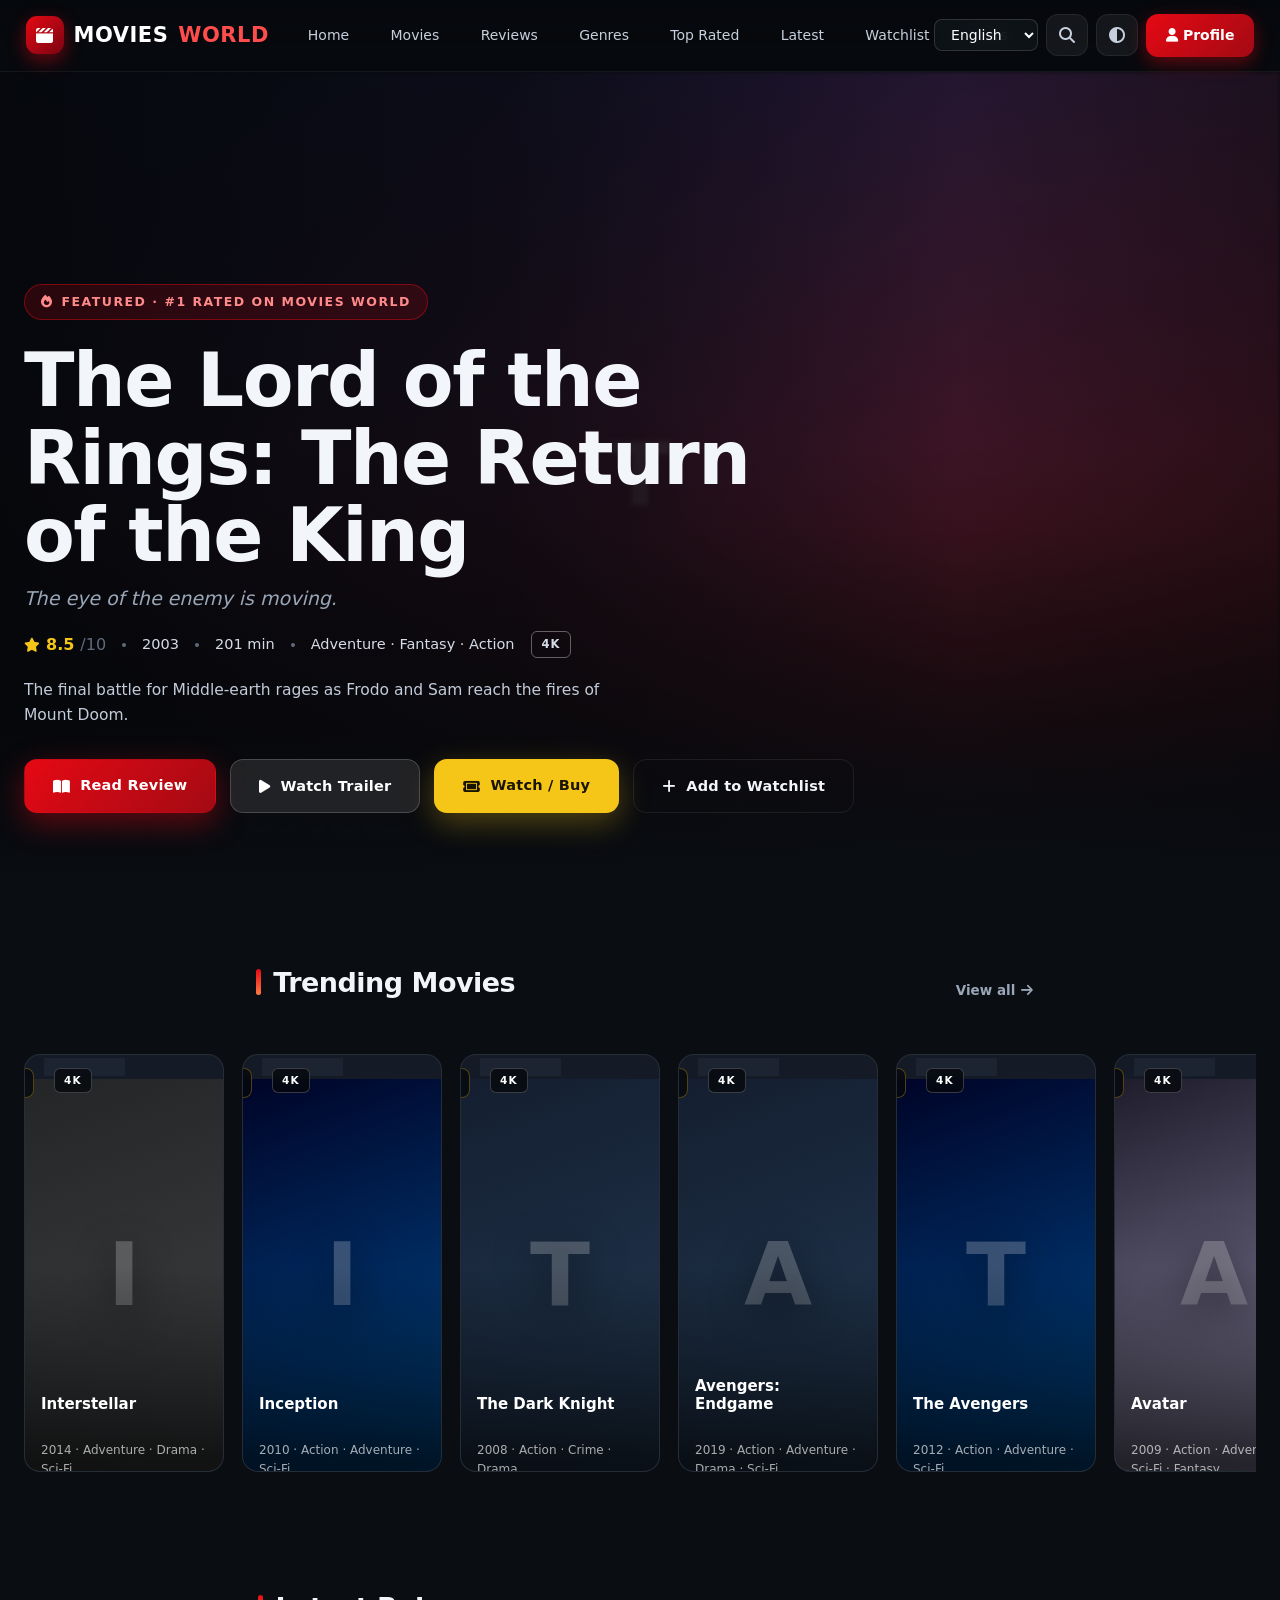
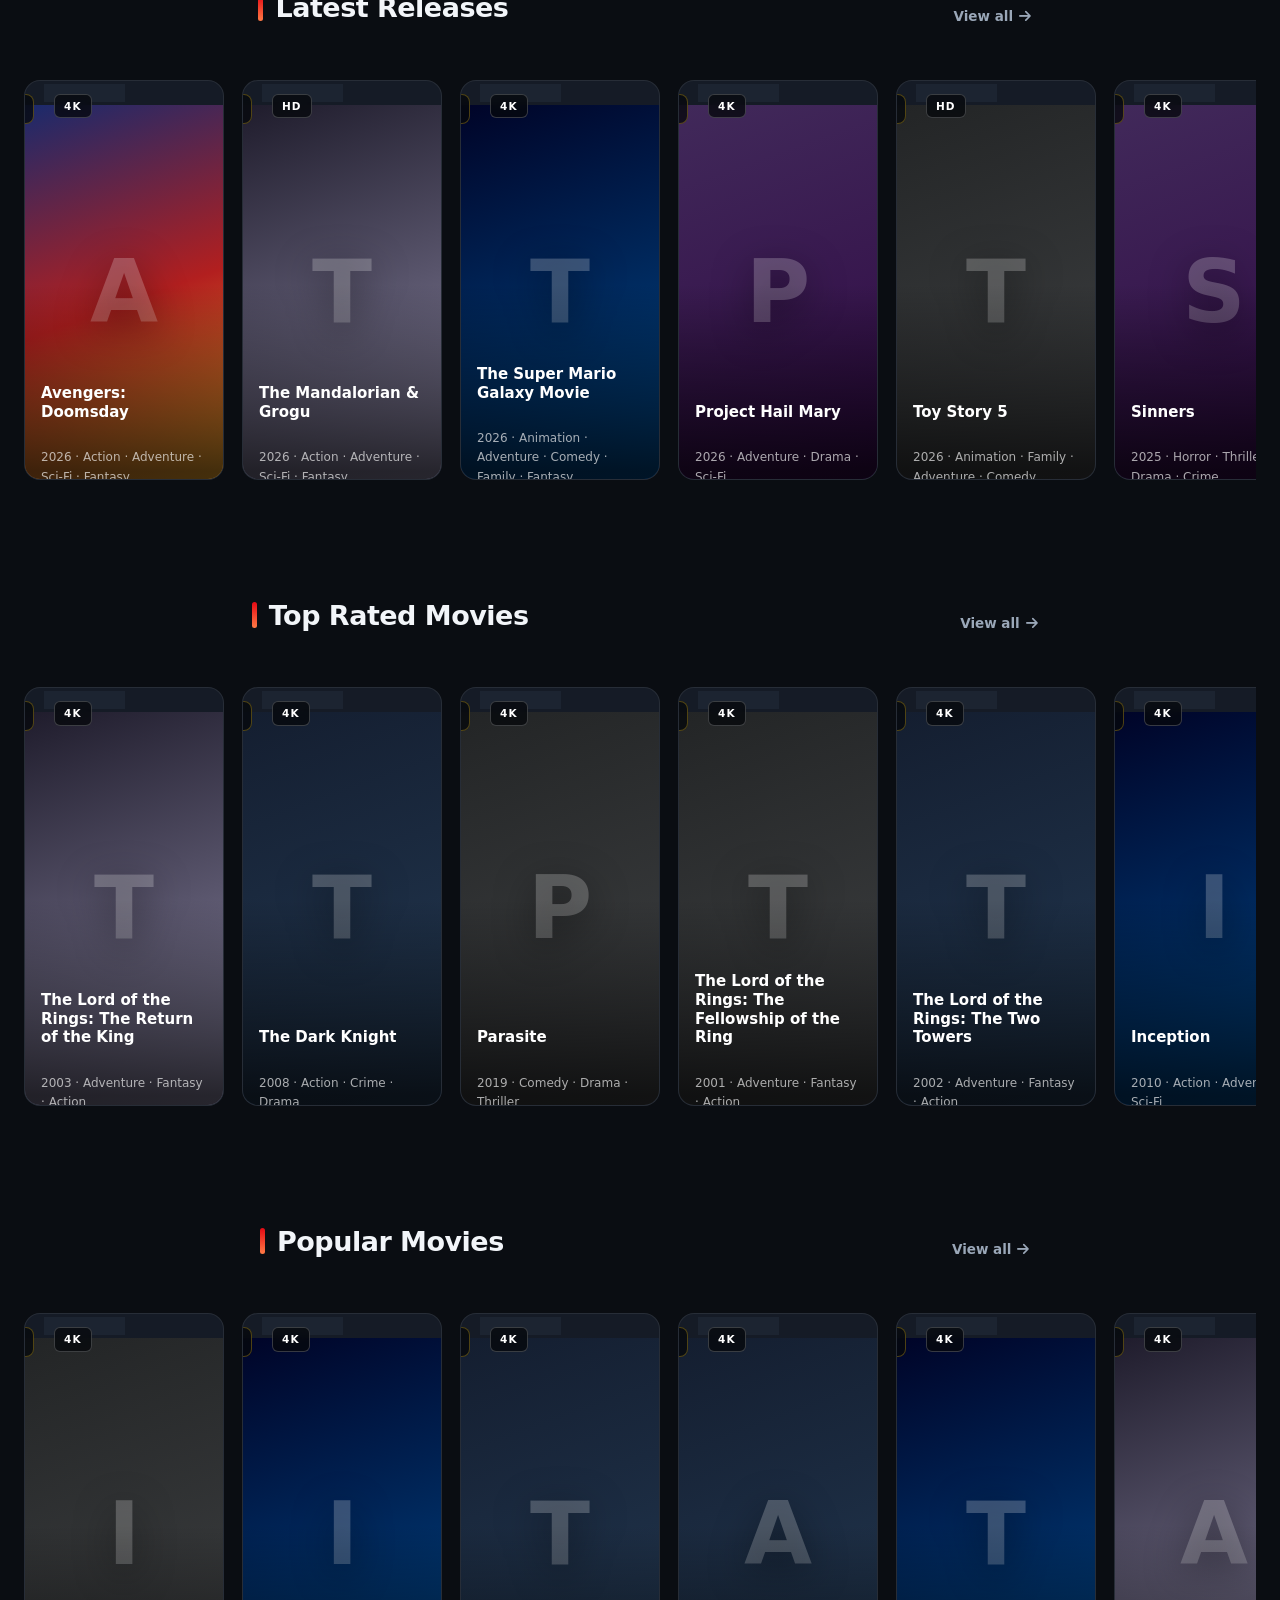
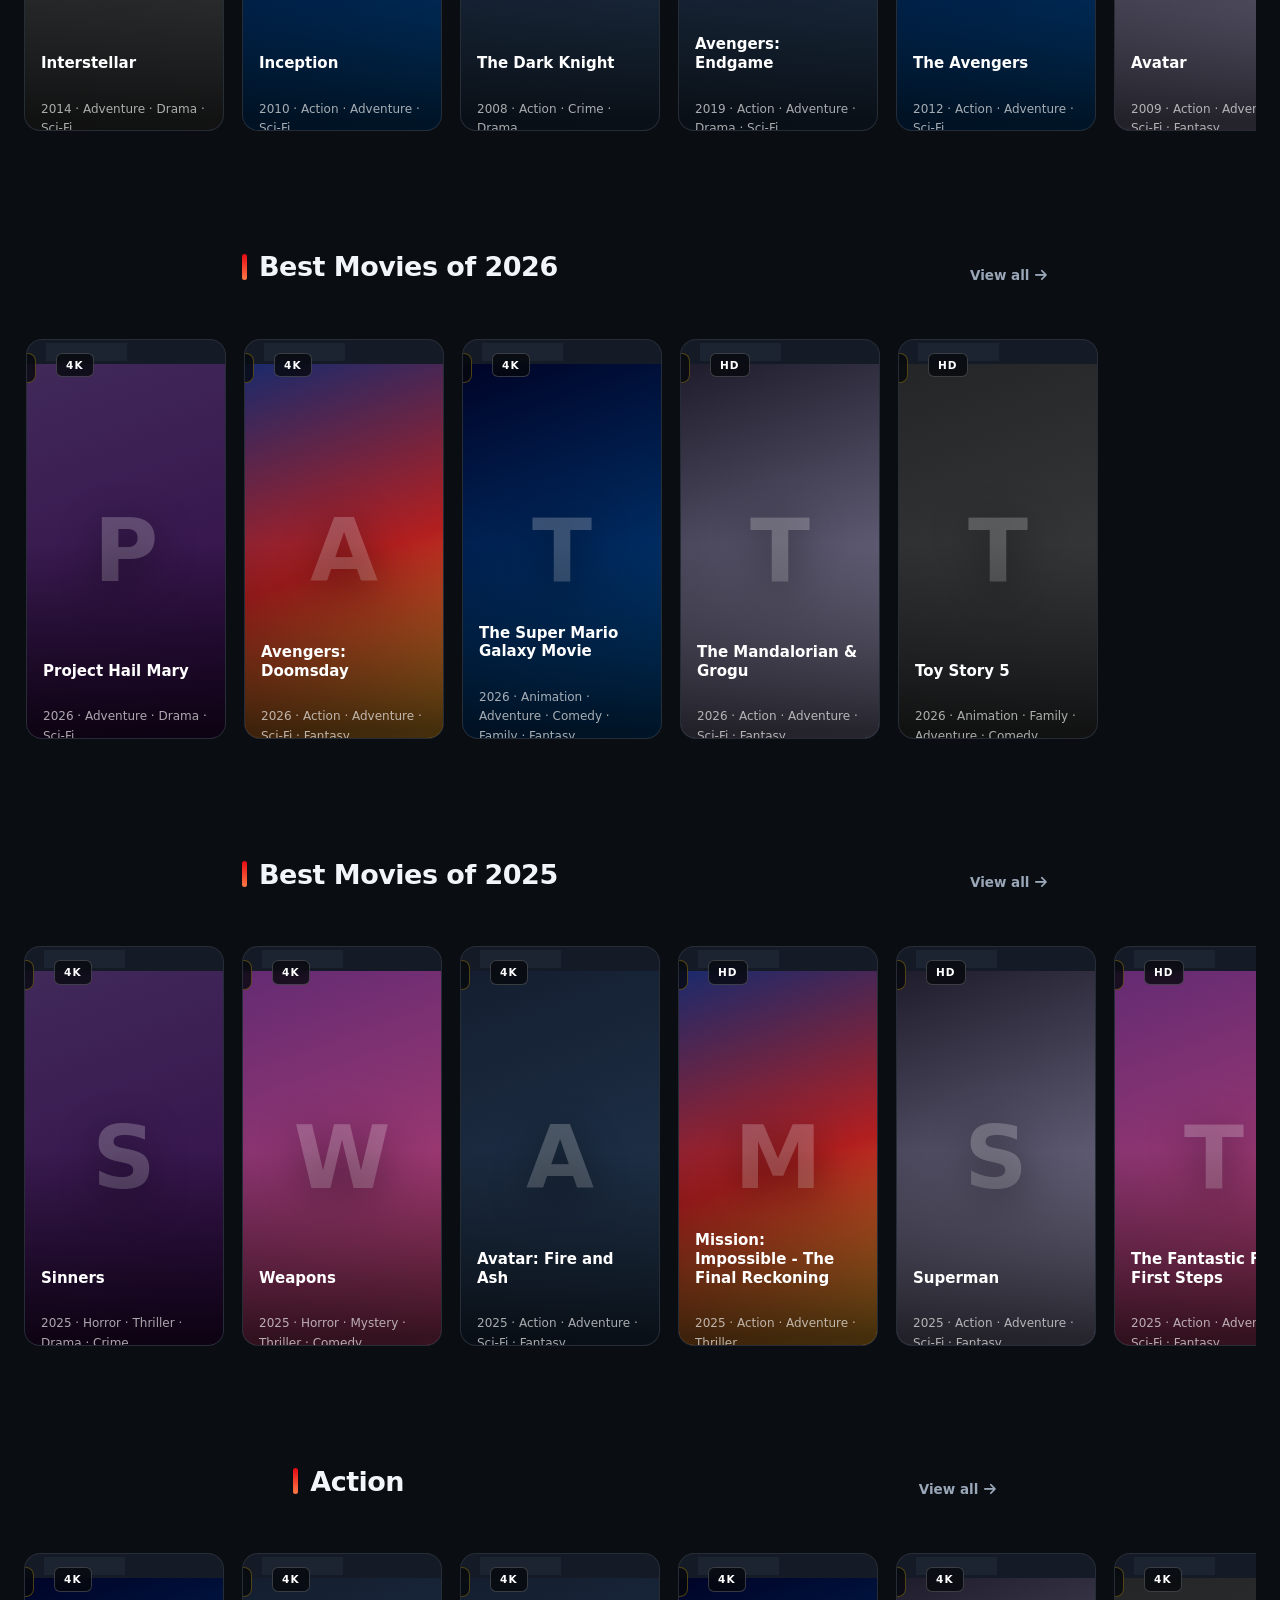
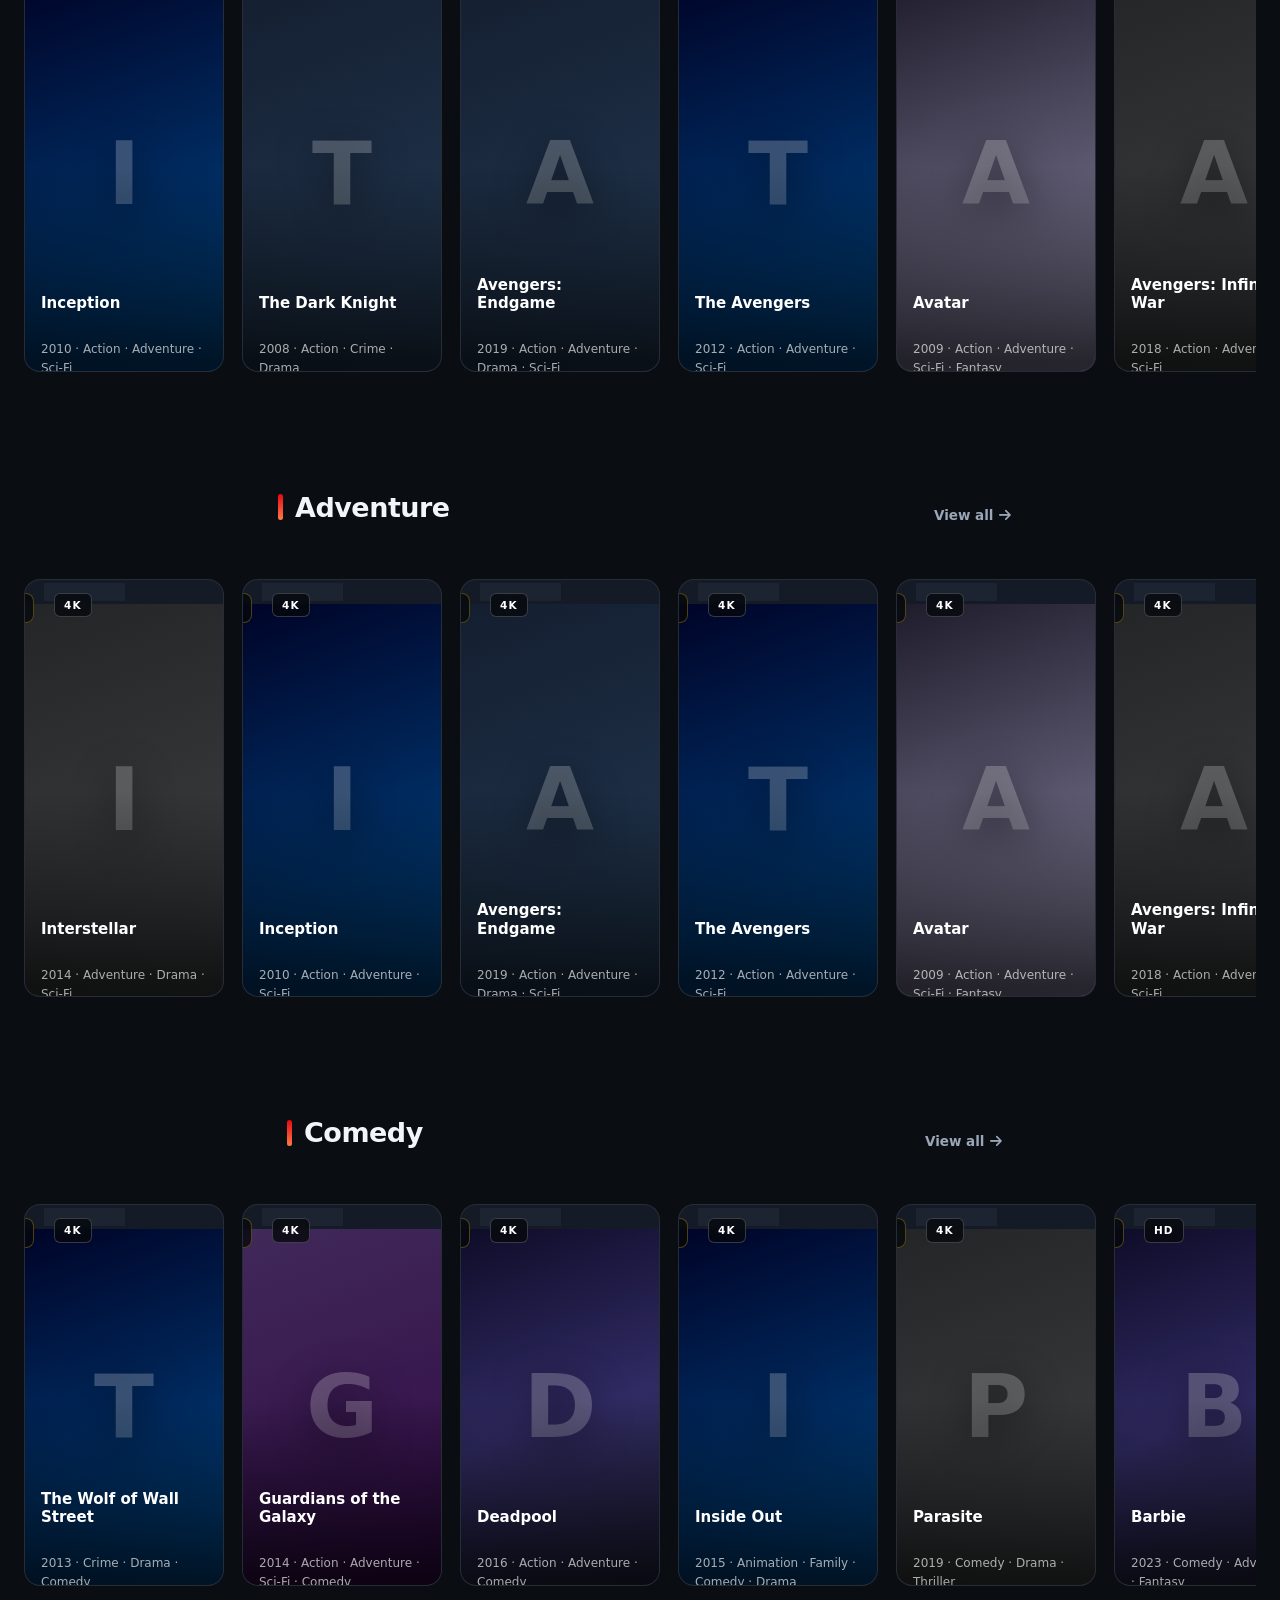
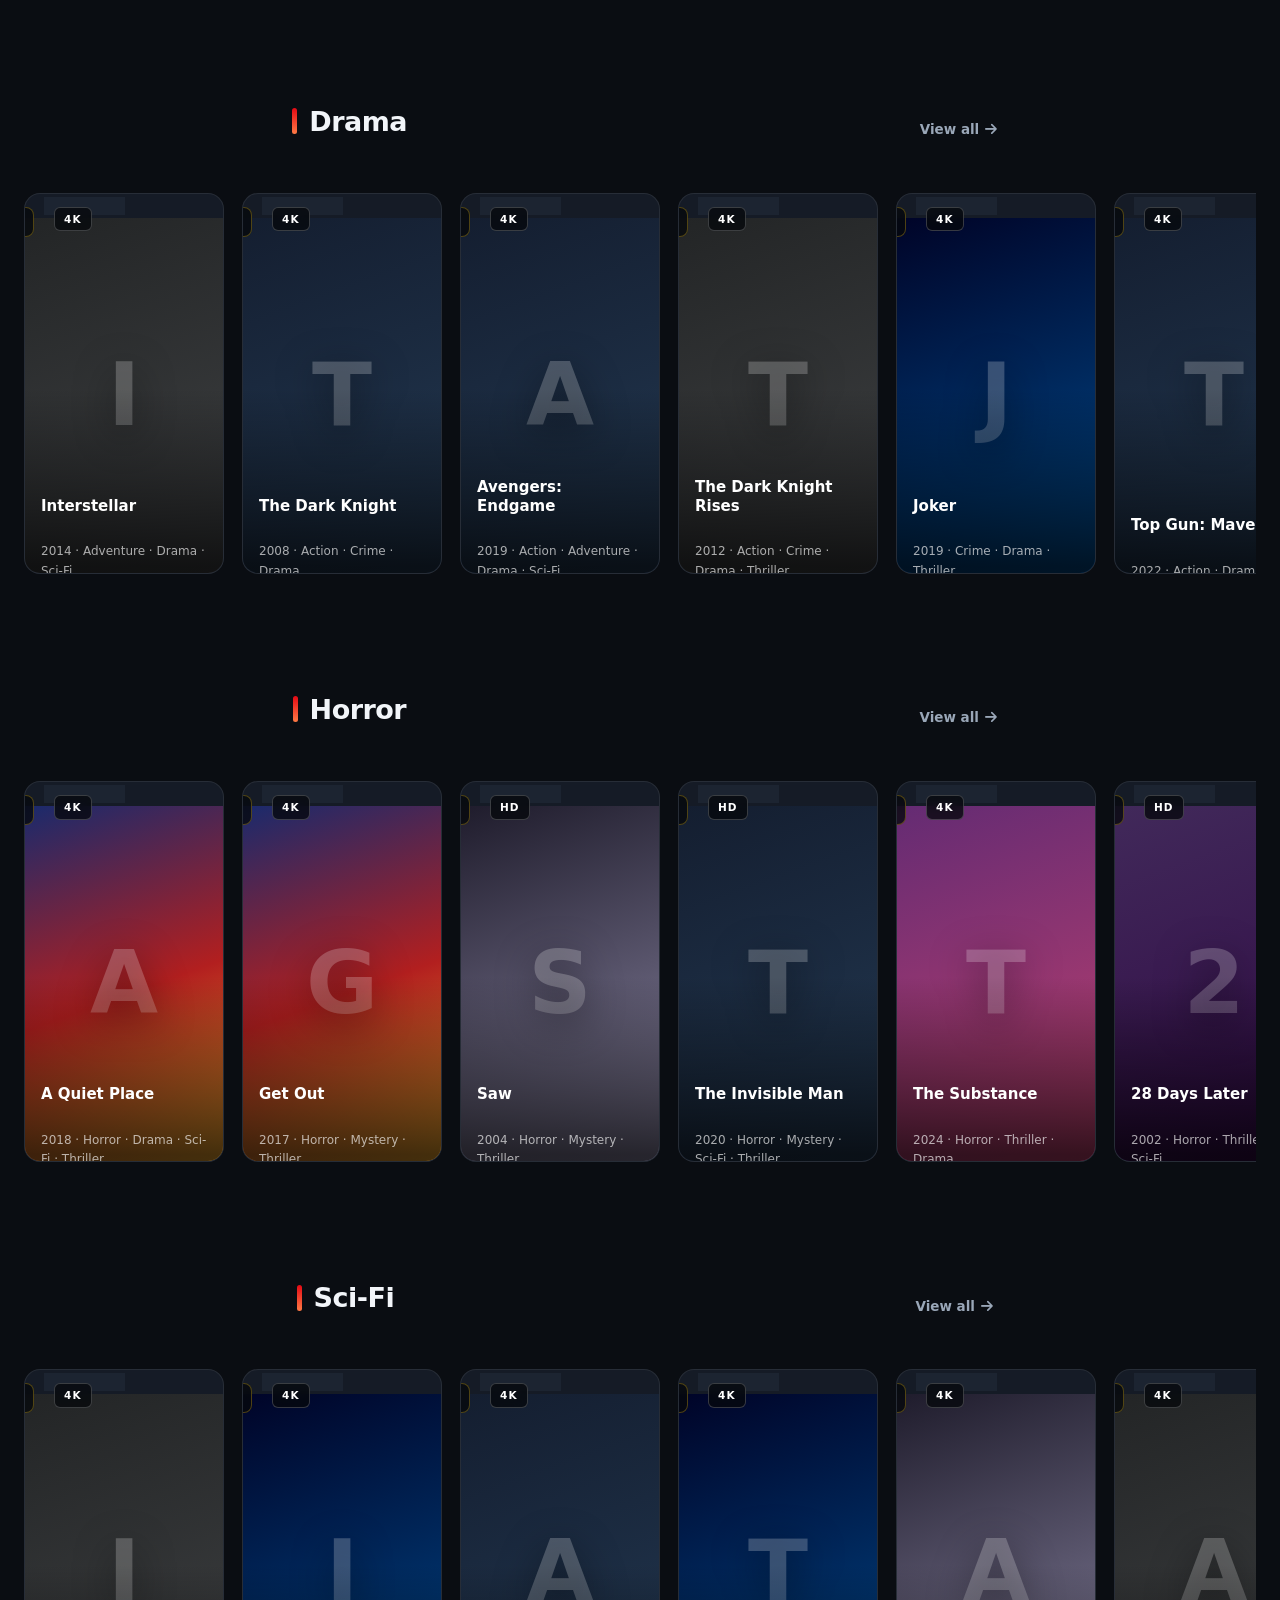
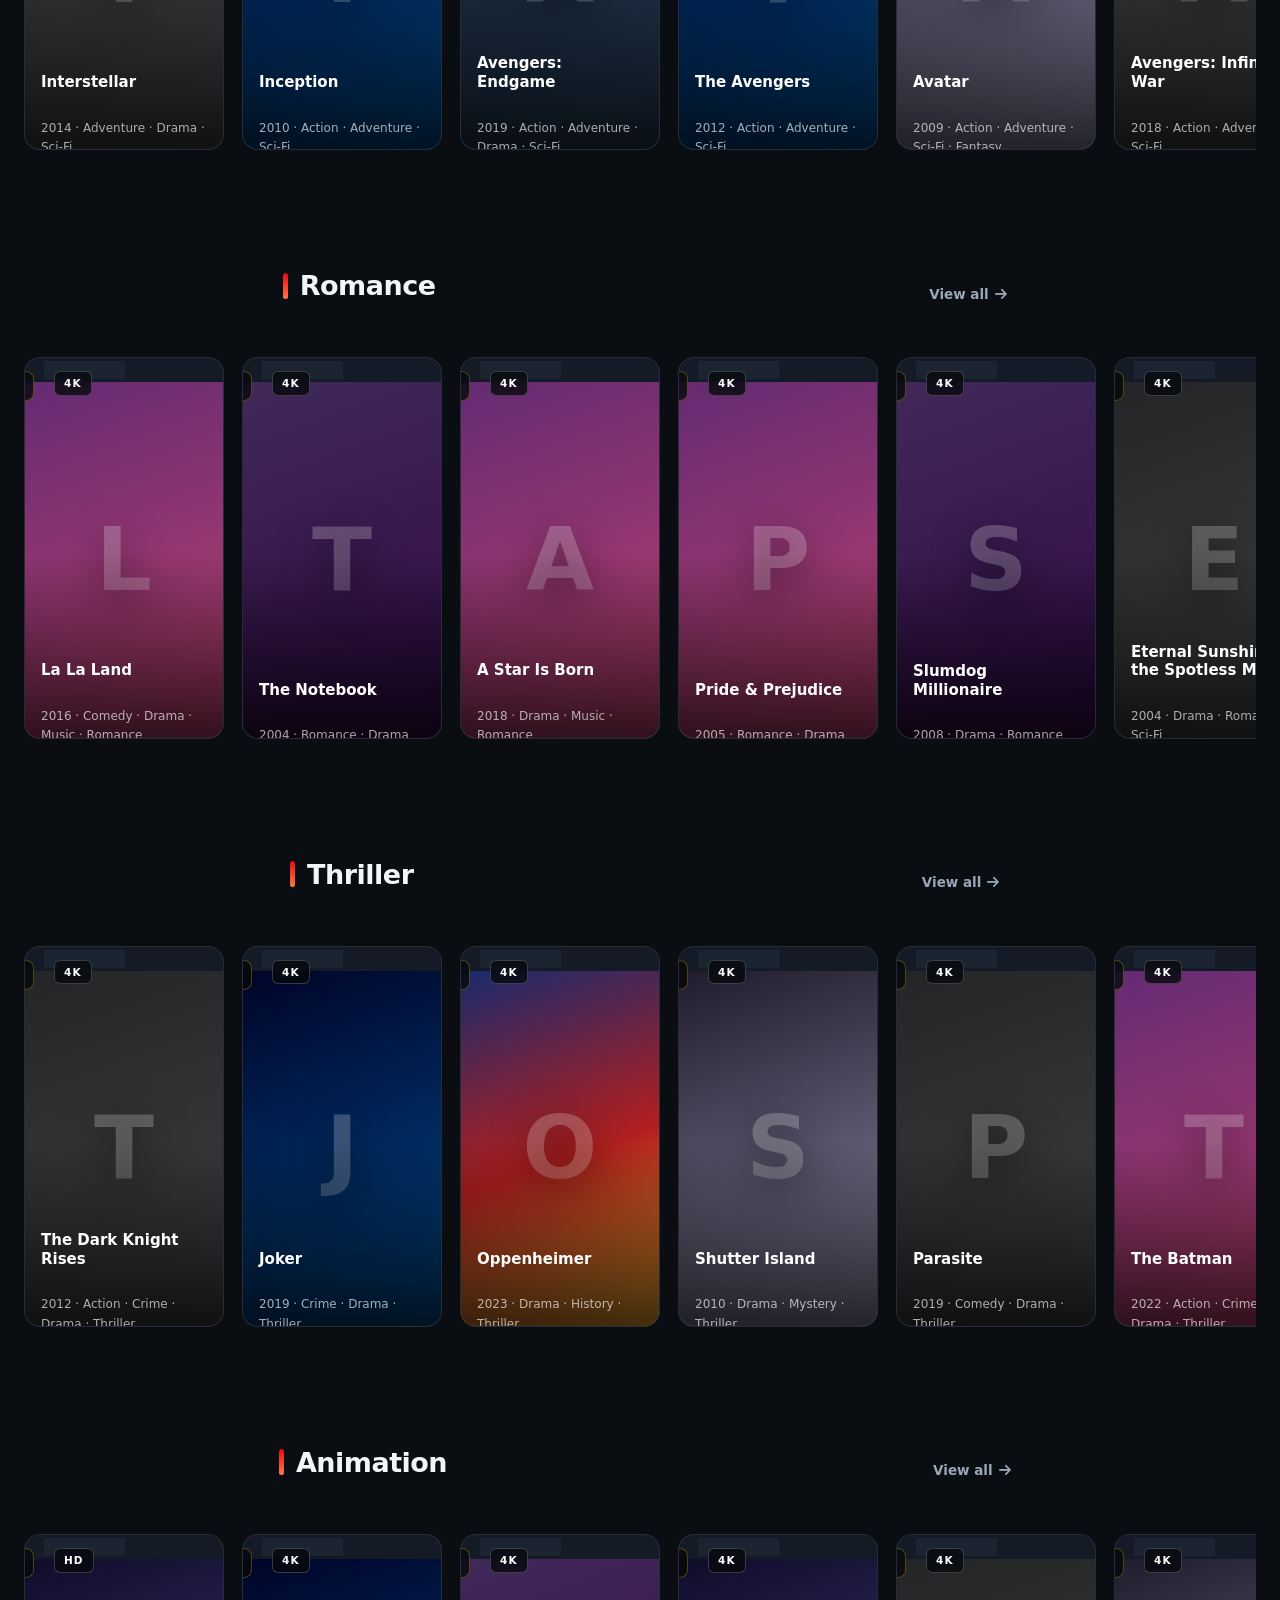
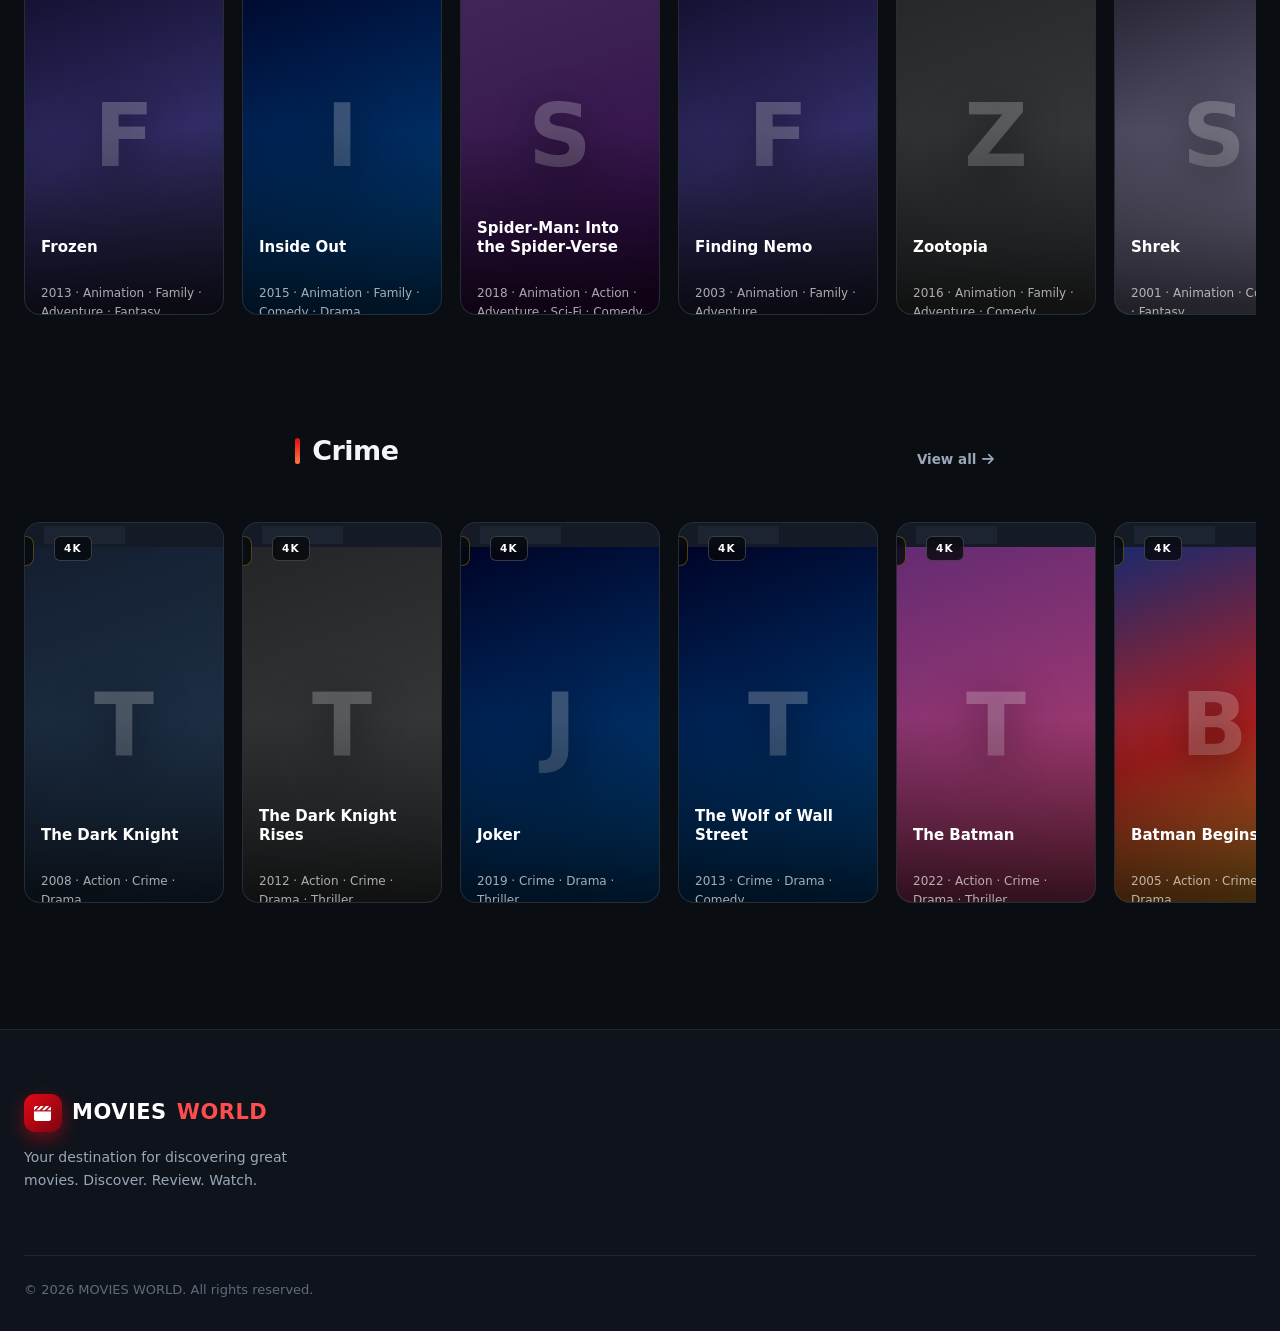
==== commit 3df4930d: "Add files via upload" ====
--- a/index.html
+++ b/index.html
@@ -2,38 +2,115 @@
 <html lang="en" data-theme="dark">
 <head>
   <script async src="https://pagead2.googlesyndication.com/pagead/js/adsbygoogle.js?client=ca-pub-3045458958154269" crossorigin="anonymous"></script>
-  <title>MOVIES WORLD | Sinhala Subtitle Movie Reviews, Downloads & Streaming</title>
+
+  <title>MOVIES WORLD | Movie Reviews, Ratings & Where to Watch</title>
   <meta charset="UTF-8">
   <meta name="viewport" content="width=device-width, initial-scale=1.0">
   <meta name="theme-color" content="#0a0d12">
-  <meta name="description" content="Discover, download and watch the best movies with Sinhala subtitles from 2000 to 2026. 1080p, 720p & 480p high speed links.">
+  <meta name="description" content="Discover, review and watch the best movies from 2000 to 2026. Ratings, trailers, editorial reviews and legal streaming links.">
+  <meta property="og:site_name" content="MOVIES WORLD">
+  <meta property="og:title" content="MOVIES WORLD | Movie Reviews, Ratings & Where to Watch">
+  <meta property="og:description" content="Discover, review and watch the best movies from 2000 to 2026. Ratings, trailers, editorial reviews and legal streaming links.">
+  <meta property="og:type" content="website">
+  <meta name="twitter:card" content="summary_large_image">
+  <meta name="twitter:title" content="MOVIES WORLD | Movie Reviews, Ratings & Where to Watch">
+  <meta name="twitter:description" content="Discover, review and watch the best movies from 2000 to 2026. Ratings, trailers, editorial reviews and legal streaming links.">
   <link rel="preconnect" href="https://fonts.googleapis.com">
   <link rel="preconnect" href="https://fonts.gstatic.com" crossorigin>
   <link href="https://fonts.googleapis.com/css2?family=Be+Vietnam+Pro:wght@400;600;700;800&family=Inter:wght@400;500;600;700&display=swap" rel="stylesheet">
   <link rel="stylesheet" href="https://cdnjs.cloudflare.com/ajax/libs/font-awesome/6.5.2/css/all.min.css">
   <link rel="stylesheet" href="css/style.css">
+  <link rel="stylesheet" href="css/responsive-fix.css">
   <link rel="icon" href="data:image/svg+xml,<svg xmlns='http://www.w3.org/2000/svg' viewBox='0 0 100 100'><rect width='100' height='100' rx='22' fill='%23e50914'/><text x='50' y='68' font-size='52' text-anchor='middle' fill='white' font-family='Arial' font-weight='bold'>M</text></svg>">
+  <style>
+    .goog-te-banner-frame.skiptranslate, 
+    .goog-te-gadget-icon,
+    .skiptranslate iframe {
+      display: none !important;
+    }
+    body {
+      top: 0px !important;
+      position: static !important;
+    }
+    .header-actions {
+      display: flex !important;
+      align-items: center !important;
+      gap: 8px !important;
+    }
+    .lang-selector-wrap select {
+      background: rgba(15, 20, 25, 0.85) !important;
+      backdrop-filter: blur(12px) !important;
+      -webkit-backdrop-filter: blur(12px) !important;
+      color: #ffffff !important;
+      border: 1px solid rgba(255, 255, 255, 0.15) !important;
+      padding: 6px 12px !important;
+      border-radius: 8px !important;
+      font-family: inherit !important;
+      font-size: 14px !important;
+      font-weight: 500 !important;
+      cursor: pointer !important;
+      outline: none !important;
+      transition: all 0.2s ease !important;
+    }
+    .lang-selector-wrap select:hover {
+      border-color: #e50914 !important;
+    }
+    .lang-selector-wrap select option {
+      background-color: #0f1419 !important;
+      color: #ffffff !important;
+      padding: 10px !important;
+    }
+    @media (max-width: 768px) {
+      .lang-selector-wrap select {
+        background: rgba(15, 20, 25, 0.95) !important;
+        backdrop-filter: blur(15px) !important;
+        -webkit-backdrop-filter: blur(15px) !important;
+        color: #ffffff !important;
+        padding: 5px 8px !important;
+        font-size: 12px !important;
+        max-width: 115px !important;
+      }
+    }
+  </style>
 </head>
 <body>
+
+  <a href="#main" class="skip-link">Skip to content</a>
   <div class="loader" aria-hidden="true"><div><div class="loader-reel"><i class="fa-solid fa-clapperboard"></i></div><p>MOVIES WORLD</p></div></div>
-  
   <header class="site-header">
     <div class="header-inner">
-      <a href="index.html" class="logo">
+      <a href="index.html" class="logo" aria-label="MOVIES WORLD home">
         <span class="logo-mark"><i class="fa-solid fa-clapperboard"></i></span>
         MOVIES<b>WORLD</b>
       </a>
-      <nav class="main-nav">
-        <a href="index.html" class="active">Home</a>
+      <nav class="main-nav" aria-label="Main navigation">
+        <a href="index.html">Home</a>
         <a href="movies.html">Movies</a>
+        <a href="reviews.html">Reviews</a>
         <a href="genres.html">Genres</a>
+        <a href="movies.html?sort=rating">Top Rated</a>
+        <a href="movies.html?sort=newest">Latest</a>
         <a href="watchlist.html">Watchlist</a>
       </nav>
       <div class="header-actions">
-        <button class="icon-btn" data-open-search title="Search movies"><i class="fa-solid fa-magnifying-glass"></i></button>
-        <button class="icon-btn" data-theme-toggle title="Toggle theme"><i class="fa-solid fa-circle-half-stroke"></i></button>
-        <a href="watchlist.html" class="btn-profile"><i class="fa-solid fa-user"></i> <span>Profile</span></a>
-        <button class="icon-btn hamburger" title="Menu"><i class="fa-solid fa-bars"></i></button>
+        <div class="lang-selector-wrap" style="display: inline-block;">
+          <select id="custom-translate-select" aria-label="Select Language" onchange="changeLanguage(this.value)">
+            <option value="en">English</option>
+            <option value="si">සිංහල</option>
+            <option value="ta">தமிழ்</option>
+            <option value="hi">हिन्दी</option>
+            <option value="es">Español</option>
+            <option value="fr">Français</option>
+            <option value="de">Deutsch</option>
+            <option value="zh-CN">中文</option>
+            <option value="ja">日本語</option>
+            <option value="ar">العربية</option>
+          </select>
+        </div>
+        <button class="icon-btn" data-open-search aria-label="Search movies"><i class="fa-solid fa-magnifying-glass"></i></button>
+        <button class="icon-btn" data-theme-toggle aria-label="Toggle dark and light theme"><i class="fa-solid fa-circle-half-stroke"></i></button>
+        <a href="watchlist.html" class="btn-profile"><i class="fa-solid fa-user"></i> <span id="profile-nav-text">Profile</span></a>
+        <button class="icon-btn hamburger" aria-label="Menu"><i class="fa-solid fa-bars"></i></button>
       </div>
     </div>
   </header>
@@ -43,6 +120,7 @@
       <div class="hero-bg" id="hero-bg"></div>
       <div class="hero-overlay"></div>
       <div class="hero-content" id="hero-content"></div>
+      <div class="hero-fade"></div>
     </section>
     <div id="home-sections"></div>
   </main>
@@ -52,7 +130,7 @@
       <div class="footer-grid">
         <div class="footer-brand">
           <a href="index.html" class="logo"><span class="logo-mark"><i class="fa-solid fa-clapperboard"></i></span>MOVIES<b>WORLD</b></a>
-          <p>Your ultimate destination for downloading and streaming movies with Sinhala Subtitles.</p>
+          <p>Your destination for discovering great movies. Discover. Review. Watch.</p>
         </div>
       </div>
       <div class="footer-bottom">
@@ -61,9 +139,57 @@
     </div>
   </footer>
 
+  <script type="application/ld+json">
+  {"@context":"https://schema.org","@type":"WebSite","name":"MOVIES WORLD","url":"https://themoviesworld.com/","potentialAction":{"@type":"SearchAction","target":"https://themoviesworld.com/movies.html?q={search_term_string}","query-input":"required name=search_term_string"}}
+  </script>
+
+  <script type="text/javascript">
+    function changeLanguage(lang) {
+      let hostname = window.location.hostname;
+      document.cookie = "googtrans=/en/" + lang + "; path=/; domain=" + hostname;
+      document.cookie = "googtrans=/en/" + lang + "; path=/;";
+      location.reload();
+    }
+
+    window.addEventListener('DOMContentLoaded', () => {
+      const match = document.cookie.match(new RegExp('(^| )googtrans=([^;]+)'));
+      if (match) {
+        const currentLang = match[2].split('/')[2];
+        const select = document.getElementById('custom-translate-select');
+        if (select && currentLang) {
+          select.value = currentLang;
+        }
+      }
+    });
+  </script>
+
+  <div id="google_translate_element" style="display:none;"></div>
+  <script type="text/javascript">
+    function googleTranslateElementInit() {
+      new google.translate.TranslateElement({
+        pageLanguage: 'en',
+        includedLanguages: 'en,si,ta,hi,es,fr,de,zh-CN,ja,ar',
+        autoDisplay: false
+      }, 'google_translate_element');
+    }
+  </script>
+  <script type="text/javascript" src="//translate.google.com/translate_a/element.js?cb=googleTranslateElementInit"></script>
+
   <script src="js/config.js"></script>
   <script src="js/api.js"></script>
   <script src="js/app.js"></script>
   <script src="js/home.js"></script>
-</body>
-</html>
+  <script src="js/responsive-nav.js"></script>
+
+  <script type="module">
+    import { initializeApp } from "https://www.gstatic.com/firebasejs/10.8.0/firebase-app.js";
+    import { getAuth, onAuthStateChanged } from "https://www.gstatic.com/firebasejs/10.8.0/firebase-auth.js";
+
+    const firebaseConfig = {
+      apiKey: "AIzaSyCwrFXNjcaDyzcaz58Nbgqw4BSMapw63yw",
+      authDomain: "movies-world-9e4fd.firebaseapp.com",
+      projectId: "movies-world-9e4fd",
+      storageBucket: "movies-world-9e4fd.firebasestorage.app",
+      messagingSenderId: "937197990910",
+      appId: "1:937197990910:web:9eede9e6d915e4822046af",
+      measurementId: "G-8RYLEQ6JSL"
--- a/css/style.css
+++ b/css/style.css
@@ -1,102 +1,462 @@
-:root {
-  --bg: #0a0d12;
-  --bg-card: #131820;
-  --text: #f0f4f8;
-  --text-2: #94a3b8;
-  --accent: #e50914;
-  --accent-hover: #f40612;
-  --border: rgba(255, 255, 255, 0.08);
-  --gold: #f59e0b;
-}
-
-[data-theme="light"] {
-  --bg: #f8fafc;
-  --bg-card: #ffffff;
-  --text: #0f172a;
-  --text-2: #64748b;
-  --border: rgba(0, 0, 0, 0.08);
-}
-
-* { box-sizing: border-box; margin: 0; padding: 0; }
-body { background-color: var(--bg); color: var(--text); font-family: 'Inter', sans-serif; overflow-x: hidden; }
-
-/* Header */
-.site-header {
-  position: fixed; top: 0; left: 0; width: 100%; z-index: 1000;
-  background: rgba(10, 13, 18, 0.85); backdrop-filter: blur(12px);
-  border-bottom: 1px solid var(--border); transition: background 0.3s;
-}
-.header-inner { max-width: 1400px; margin: 0 auto; padding: 16px 24px; display: flex; align-items: center; justify-content: space-between; }
-.logo { color: var(--text); text-decoration: none; font-weight: 800; font-size: 20px; display: flex; align-items: center; gap: 10px; font-family: 'Be Vietnam Pro', sans-serif; }
-.logo-mark { background: var(--accent); color: #fff; padding: 6px 10px; border-radius: 8px; }
-.logo b { color: var(--accent); }
-
-.main-nav { display: flex; gap: 24px; }
-.main-nav a { color: var(--text-2); text-decoration: none; font-weight: 500; font-size: 15px; transition: color 0.2s; }
-.main-nav a:hover, .main-nav a.active { color: var(--accent); }
-
-.header-actions { display: flex; align-items: center; gap: 12px; }
-.icon-btn, .btn-profile {
-  background: rgba(255, 255, 255, 0.06); border: 1px solid var(--border);
-  color: var(--text); padding: 8px 12px; border-radius: 8px; cursor: pointer;
-  text-decoration: none; font-size: 14px; display: flex; align-items: center; gap: 6px; transition: all 0.2s;
-}
-.icon-btn:hover, .btn-profile:hover { background: var(--accent); border-color: var(--accent); color: #fff; }
-.hamburger { display: none; }
-
-/* Loader */
-.loader { position: fixed; inset: 0; background: var(--bg); z-index: 99999; display: flex; flex-direction: column; align-items: center; justify-content: center; gap: 16px; transition: opacity 0.4s ease; }
-.loader.done { opacity: 0; pointer-events: none; }
-.loader-reel { font-size: 40px; color: var(--accent); animation: spin 1.2s linear infinite; }
-@keyframes spin { 0% { transform: rotate(0deg); } 100% { transform: rotate(360deg); } }
-
-/* Hero */
-.hero { position: relative; height: 75vh; min-height: 500px; display: flex; align-items: flex-end; padding: 60px 24px; margin-top: 70px; }
-.hero-bg { position: absolute; inset: 0; background-size: cover; background-position: center; filter: brightness(0.55); }
-.hero-overlay { position: absolute; inset: 0; background: linear-gradient(0deg, var(--bg) 0%, transparent 70%); }
-.hero-content { position: relative; z-index: 2; max-width: 800px; }
-
-/* Sections & Grid */
-.section { max-width: 1400px; margin: 40px auto; padding: 0 24px; }
-.section-head { display: flex; justify-content: space-between; align-items: center; margin-bottom: 20px; }
-.section-title { font-size: 24px; font-weight: 700; font-family: 'Be Vietnam Pro', sans-serif; }
-.section-link { color: var(--accent); text-decoration: none; font-weight: 600; }
-
-.mrow { display: grid; grid-template-columns: repeat(auto-fill, minmax(200px, 1fr)); gap: 20px; }
-.movie-card { background: var(--bg-card); border-radius: 12px; overflow: hidden; border: 1px solid var(--border); transition: transform 0.2s, box-shadow 0.2s; position: relative; }
-.movie-card:hover { transform: translateY(-5px); box-shadow: 0 10px 25px rgba(0,0,0,0.5); }
-.poster-wrap { position: relative; aspect-ratio: 2/3; display: block; overflow: hidden; background: #1a1a1a; }
-.poster-wrap img { width: 100%; height: 100%; object-fit: cover; }
-.badge-hd { position: absolute; top: 10px; left: 10px; background: var(--accent); color: #fff; padding: 2px 6px; border-radius: 4px; font-size: 10px; font-weight: 700; z-index: 2; }
-.badge-rate { position: absolute; top: 10px; right: 10px; background: rgba(0,0,0,0.7); backdrop-filter: blur(4px); color: var(--gold); padding: 2px 6px; border-radius: 4px; font-size: 11px; font-weight: 600; display: flex; gap: 4px; align-items: center; z-index: 2; }
-.card-info { padding: 14px; }
-.card-info h3 { font-size: 15px; font-weight: 600; white-space: nowrap; overflow: hidden; text-overflow: ellipsis; margin-bottom: 6px; }
-.ci-meta { display: flex; justify-content: space-between; font-size: 12px; color: var(--text-2); }
-
-/* Card Hover overlay button */
-.card-overlay-btn {
-  position: absolute; bottom: 10px; left: 10px; right: 10px; background: var(--accent); color: #fff; border: none; padding: 8px; border-radius: 6px; font-weight: 600; font-size: 13px; cursor: pointer; display: flex; align-items: center; justify-content: center; gap: 6px; opacity: 0; transition: opacity 0.2s; z-index: 3;
-}
-.movie-card:hover .card-overlay-btn { opacity: 1; }
-
-/* Search Overlay */
-.search-overlay { position: fixed; inset: 0; background: rgba(0,0,0,0.9); backdrop-filter: blur(10px); z-index: 99999; display: none; flex-direction: column; align-items: center; padding: 80px 20px; }
-.search-overlay.open { display: flex; }
-.search-box { width: 100%; max-width: 600px; position: relative; }
-.search-box input { width: 100%; background: #1a222c; border: 1px solid rgba(255,255,255,0.15); color: #fff; padding: 16px 20px 16px 50px; border-radius: 12px; font-size: 18px; outline: none; }
-.search-box i { position: absolute; top: 20px; left: 20px; color: #888; font-size: 18px; }
-.search-results { width: 100%; max-width: 600px; margin-top: 20px; max-height: 60vh; overflow-y: auto; display: flex; flex-direction: column; gap: 10px; }
-.sr-item { display: flex; align-items: center; gap: 15px; background: #131820; padding: 10px; border-radius: 8px; text-decoration: none; color: #fff; border: 1px solid var(--border); }
-.sr-item img { width: 45px; height: 65px; object-fit: cover; border-radius: 4px; }
-.sr-none { text-align: center; color: var(--text-2); margin-top: 30px; }
-
-/* Footer */
-.site-footer { background: var(--bg-card); border-top: 1px solid var(--border); padding: 40px 24px; margin-top: 60px; text-align: center; color: var(--text-2); }
-.footer-inner { max-width: 1400px; margin: 0 auto; }
-
-/* Responsive */
-@media(max-width: 768px) {
-  .main-nav { display: none; }
-  .main-nav.open { display: flex; flex-direction: column; position: absolute; top: 70px; left: 0; width: 100%; background: var(--bg); padding: 20px; border-bottom: 1px solid var(--border); }
-  .hamburger { display: flex; }
-}
+/* ============================================================
+MOVIES WORLD - Premium Cinematic Stylesheet
+Discover. Review. Watch.
+============================================================ */
+:root{
+--bg:#0a0d12;
+--bg-2:#0f141c;
+--surface:#151b26;
+--surface-2:#1c2431;
+--glass:rgba(21,27,38,.72);
+--border:rgba(255,255,255,.08);
+--text:#f2f5f9;
+--text-2:#9aa7b8;
+--text-3:#5f6b7d;
+--accent:#e50914;
+--accent-2:#ff4d4d;
+--gold:#f5c518;
+--green:#46d369;
+--radius:16px;
+--radius-sm:10px;
+--shadow:0 20px 50px rgba(0,0,0,.45);
+--shadow-sm:0 8px 24px rgba(0,0,0,.35);
+--header-h:72px;
+--font-head:'Be Vietnam Pro',system-ui,sans-serif;
+--font-body:'Inter',system-ui,sans-serif;
+}
+[data-theme="light"]{
+--bg:#f4f6fa;
+--bg-2:#ffffff;
+--surface:#ffffff;
+--surface-2:#eef1f6;
+--glass:rgba(255,255,255,.8);
+--border:rgba(10,15,25,.1);
+--text:#10151f;
+--text-2:#4b586c;
+--text-3:#8593a8;
+--shadow:0 20px 50px rgba(20,30,50,.15);
+--shadow-sm:0 8px 24px rgba(20,30,50,.1);
+}
+*{margin:0;padding:0;box-sizing:border-box}
+html{scroll-behavior:smooth}
+body{
+background:var(--bg);
+color:var(--text);
+font-family:var(--font-body);
+font-size:15px;
+line-height:1.6;
+-webkit-font-smoothing:antialiased;
+overflow-x:hidden;
+transition:background .4s,color .4s;
+}
+a{color:inherit;text-decoration:none}
+img{display:block;max-width:100%}
+button{font-family:inherit;cursor:pointer;border:none;background:none;color:inherit}
+input,select{font-family:inherit;color:var(--text)}
+::selection{background:var(--accent);color:#fff}
+::-webkit-scrollbar{width:10px;height:8px}
+::-webkit-scrollbar-track{background:var(--bg-2)}
+::-webkit-scrollbar-thumb{background:#2c3648;border-radius:6px}
+::-webkit-scrollbar-thumb:hover{background:var(--accent)}
+:focus-visible{outline:2px solid var(--accent);outline-offset:3px;border-radius:4px}
+
+/* ---------- skip link (a11y) ---------- */
+.skip-link{position:absolute;left:-999px;top:0;background:var(--accent);color:#fff;padding:10px 18px;z-index:2000;border-radius:0 0 10px 0;font-weight:600}
+.skip-link:focus{left:0}
+
+/* ---------- Header ---------- */
+.site-header{
+position:fixed;top:0;left:0;right:0;z-index:1000;height:var(--header-h);
+display:flex;align-items:center;
+background:linear-gradient(180deg,rgba(6,8,12,.92),rgba(6,8,12,.65));
+backdrop-filter:blur(18px);-webkit-backdrop-filter:blur(18px);
+border-bottom:1px solid rgba(255,255,255,.06);
+transition:background .35s,box-shadow .35s;
+}
+[data-theme="light"] .site-header{background:rgba(255,255,255,.85)}
+.site-header.scrolled{background:var(--glass);box-shadow:var(--shadow-sm)}
+.header-inner{width:min(1400px,100% - 48px);margin:0 auto;display:flex;align-items:center;gap:26px}
+.logo{display:flex;align-items:center;gap:10px;font-family:var(--font-head);font-weight:800;font-size:21px;letter-spacing:.5px;color:#fff;flex-shrink:0}
+[data-theme="light"] .logo{color:#10151f}
+.logo-mark{width:38px;height:38px;border-radius:11px;background:linear-gradient(135deg,var(--accent),#7a0412);display:grid;place-items:center;color:#fff;font-size:17px;box-shadow:0 6px 18px rgba(229,9,20,.45)}
+.logo b{color:var(--accent-2)}
+.main-nav{display:flex;gap:4px;margin-left:8px}
+.main-nav a{padding:9px 13px;border-radius:9px;color:#c6cfdd;font-weight:500;font-size:14px;transition:.25s;position:relative}
+[data-theme="light"] .main-nav a{color:#3c485c}
+.main-nav a:hover,.main-nav a.active{color:#fff;background:rgba(255,255,255,.08)}
+[data-theme="light"] .main-nav a:hover,[data-theme="light"] .main-nav a.active{color:#10151f;background:rgba(10,15,25,.07)}
+.header-actions{margin-left:auto;display:flex;align-items:center;gap:10px}
+.icon-btn{width:42px;height:42px;border-radius:12px;display:grid;place-items:center;color:#c6cfdd;background:rgba(255,255,255,.06);border:1px solid rgba(255,255,255,.07);transition:.25s;font-size:16px}
+[data-theme="light"] .icon-btn{color:#3c485c;background:rgba(10,15,25,.05);border-color:rgba(10,15,25,.08)}
+.icon-btn:hover{background:var(--accent);color:#fff;border-color:var(--accent);transform:translateY(-2px)}
+.btn-profile{padding:10px 20px;border-radius:12px;font-weight:600;font-size:14px;color:#fff;background:linear-gradient(135deg,var(--accent),#a30a14);box-shadow:0 6px 18px rgba(229,9,20,.4);transition:.25s}
+.btn-profile:hover{transform:translateY(-2px);box-shadow:0 10px 26px rgba(229,9,20,.55)}
+.hamburger{display:none}
+
+/* ---------- Hero ---------- */
+.hero{position:relative;min-height:92vh;display:flex;align-items:flex-end;overflow:hidden;padding-top:var(--header-h)}
+.hero-bg{position:absolute;inset:0;z-index:0}
+.hero-bg img,.hero-bg .hero-ph{width:100%;height:100%;object-fit:cover}
+.hero-bg .hero-ph{position:absolute;inset:0}
+.hero-overlay{position:absolute;inset:0;z-index:1;background:linear-gradient(90deg,rgba(5,7,10,.96) 0%,rgba(5,7,10,.75) 40%,rgba(5,7,10,.25) 75%,rgba(5,7,10,.55) 100%),linear-gradient(0deg,var(--bg) 2%,transparent 45%)}
+.hero-content{position:relative;z-index:2;width:min(1400px,100% - 48px);margin:0 auto;padding:140px 0 90px;max-width:1400px}
+.hero-badge{display:inline-flex;align-items:center;gap:8px;padding:7px 16px;border-radius:99px;background:rgba(229,9,20,.16);border:1px solid rgba(229,9,20,.45);color:#ff8a8a;font-size:12.5px;font-weight:600;letter-spacing:1.5px;text-transform:uppercase;margin-bottom:22px;backdrop-filter:blur(6px)}
+.hero-title{font-family:var(--font-head);font-size:clamp(38px,6vw,74px);font-weight:800;line-height:1.05;letter-spacing:-1.5px;max-width:820px;margin-bottom:8px}
+.hero-tagline{color:var(--text-2);font-size:clamp(15px,1.6vw,19px);font-style:italic;margin-bottom:18px;max-width:640px}
+.hero-meta{display:flex;flex-wrap:wrap;gap:16px;align-items:center;margin-bottom:20px;font-size:14.5px;color:#d5dce7}
+.hero-meta .rate{display:inline-flex;align-items:center;gap:6px;color:var(--gold);font-weight:700;font-size:16px}
+.hero-meta .rate i{font-size:14px}
+.hero-meta .dot{width:4px;height:4px;border-radius:50%;background:var(--text-3)}
+.hero-meta .quality{padding:3px 10px;border:1px solid rgba(255,255,255,.35);border-radius:6px;font-size:11.5px;font-weight:700;letter-spacing:1px}
+.hero-desc{max-width:620px;color:#c2cbda;font-size:15.5px;margin-bottom:32px;display:-webkit-box;-webkit-line-clamp:3;-webkit-box-orient:vertical;overflow:hidden}
+.hero-actions{display:flex;flex-wrap:wrap;gap:14px}
+.btn{display:inline-flex;align-items:center;gap:10px;padding:14px 28px;border-radius:13px;font-weight:700;font-size:14.5px;transition:.28s;border:1px solid transparent;letter-spacing:.2px}
+.btn i{font-size:15px}
+.btn-red{background:linear-gradient(135deg,var(--accent),#a30a14);color:#fff;box-shadow:0 10px 30px rgba(229,9,20,.4)}
+.btn-red:hover{transform:translateY(-3px);box-shadow:0 16px 40px rgba(229,9,20,.55)}
+.btn-glass{background:rgba(255,255,255,.1);border-color:rgba(255,255,255,.18);color:#fff;backdrop-filter:blur(10px)}
+.btn-glass:hover{background:rgba(255,255,255,.2);transform:translateY(-3px)}
+.btn-gold{background:var(--gold);color:#191400;box-shadow:0 10px 30px rgba(245,197,24,.3)}
+.btn-gold:hover{transform:translateY(-3px)}
+.btn-ghost{border-color:var(--border);color:var(--text)}
+.btn-ghost:hover{border-color:var(--accent);color:var(--accent-2)}
+.hero-fade{position:absolute;left:0;right:0;bottom:0;height:180px;z-index:1;background:linear-gradient(0deg,var(--bg),transparent)}
+
+/* ---------- Sections ---------- */
+.section{width:min(1400px,100% - 48px);margin:0 auto;padding:34px 0}
+.section-head{display:flex;align-items:baseline;justify-content:space-between;gap:16px;margin-bottom:20px}
+.section-title{font-family:var(--font-head);font-size:clamp(20px,2.4vw,27px);font-weight:800;letter-spacing:-.5px;display:flex;align-items:center;gap:12px}
+.section-title::before{content:"";width:5px;height:26px;border-radius:4px;background:linear-gradient(180deg,var(--accent),#ff7a45)}
+.section-link{font-size:13.5px;font-weight:600;color:var(--text-2);display:inline-flex;align-items:center;gap:6px;transition:.25s;white-space:nowrap}
+.section-link:hover{color:var(--accent-2);gap:10px}
+.mrow{display:flex;gap:18px;overflow-x:auto;padding:6px 2px 22px;scroll-snap-type:x mandatory;scrollbar-width:none}
+.mrow::-webkit-scrollbar{display:none}
+.mrow .movie-card{scroll-snap-align:start;flex:0 0 200px}
+.mrow .movie-card:hover{transform:translateY(-8px) scale(1.03)}
+
+/* ---------- Movie card ---------- */
+.movie-grid{display:grid;grid-template-columns:repeat(6,1fr);gap:20px}
+.movie-card{position:relative;border-radius:var(--radius);background:var(--surface);border:1px solid var(--border);overflow:hidden;transition:transform .35s cubic-bezier(.2,.7,.3,1.2),box-shadow .35s,border-color .35s;cursor:pointer}
+.movie-card:hover{transform:translateY(-8px);box-shadow:var(--shadow);border-color:rgba(229,9,20,.45);z-index:5}
+.poster-wrap{position:relative;aspect-ratio:2/3;overflow:hidden;background:var(--surface-2)}
+.poster-wrap img{width:100%;height:100%;object-fit:cover;transition:transform .5s}
+.movie-card:hover .poster-wrap img{transform:scale(1.08)}
+.poster-ph{width:100%;height:100%;display:flex;flex-direction:column;justify-content:flex-end;padding:16px;position:relative;overflow:hidden}
+.poster-ph::after{content:"";position:absolute;inset:0;background:linear-gradient(0deg,rgba(0,0,0,.72) 8%,transparent 55%)}
+.poster-ph .ph-letter{position:absolute;top:50%;left:50%;transform:translate(-50%,-58%);font-family:var(--font-head);font-size:88px;font-weight:800;color:rgba(255,255,255,.22);text-shadow:0 10px 40px rgba(0,0,0,.4)}
+.poster-ph .ph-title{position:relative;z-index:1;font-family:var(--font-head);font-weight:700;font-size:15px;line-height:1.25;color:#fff}
+.poster-ph .ph-year{position:relative;z-index:1;color:rgba(255,255,255,.65);font-size:12px;margin-top:3px}
+.badge-hd{position:absolute;top:10px;left:10px;z-index:3;padding:3px 9px;border-radius:6px;background:rgba(6,8,12,.78);backdrop-filter:blur(6px);color:#fff;font-size:10.5px;font-weight:800;letter-spacing:1px;border:1px solid rgba(255,255,255,.2)}
+.badge-rate{position:absolute;top:10px;right:10px;z-index:3;display:inline-flex;align-items:center;gap:5px;padding:4px 9px;border-radius:8px;background:rgba(6,8,12,.78);backdrop-filter:blur(6px);color:var(--gold);font-size:12.5px;font-weight:700;border:1px solid rgba(245,197,24,.3)}
+.card-actions{position:absolute;top:44px;right:10px;z-index:4;display:flex;flex-direction:column;gap:8px;opacity:0;transform:translateX(10px);transition:.3s}
+.movie-card:hover .card-actions,.movie-card:focus-within .card-actions{opacity:1;transform:translateX(0)}
+.mini-btn{width:36px;height:36px;border-radius:10px;display:grid;place-items:center;background:rgba(6,8,12,.82);backdrop-filter:blur(8px);color:#fff;border:1px solid rgba(255,255,255,.15);transition:.25s;font-size:14px}
+.mini-btn:hover{background:var(--accent);border-color:var(--accent);transform:scale(1.1)}
+.mini-btn.active{background:var(--gold);color:#191400;border-color:var(--gold)}
+.card-hover{position:absolute;inset:0;z-index:2;display:flex;flex-direction:column;justify-content:flex-end;padding:16px;background:linear-gradient(0deg,rgba(4,6,10,.94) 15%,rgba(4,6,10,.35) 55%,transparent 80%);opacity:0;transition:.35s}
+.movie-card:hover .card-hover,.movie-card:focus-within .card-hover{opacity:1}
+.card-hover h4{color:#fff;font-family:var(--font-head);font-size:15.5px;font-weight:700;margin-bottom:4px}
+.card-hover p{color:rgba(255,255,255,.7);font-size:12px;margin-bottom:12px}
+.card-hover .ch-btns{display:flex;gap:8px;flex-wrap:wrap}
+.card-hover .ch-btns a,.card-hover .ch-btns button{padding:7px 13px;border-radius:9px;font-size:12px;font-weight:700;background:rgba(255,255,255,.14);color:#fff;backdrop-filter:blur(6px);transition:.25s;border:1px solid rgba(255,255,255,.15)}
+.card-hover .ch-btns a:hover,.card-hover .ch-btns button:hover{background:var(--accent);border-color:var(--accent)}
+.card-info{padding:13px 15px 15px}
+.card-info h3{font-family:var(--font-head);font-size:14.5px;font-weight:700;white-space:nowrap;overflow:hidden;text-overflow:ellipsis}
+.card-info .ci-meta{display:flex;justify-content:space-between;align-items:center;margin-top:5px;font-size:12.5px;color:var(--text-2)}
+.card-info .ci-meta .g{white-space:nowrap;overflow:hidden;text-overflow:ellipsis;max-width:60%}
+.card-info .ci-meta .r{color:var(--gold);font-weight:700;display:inline-flex;gap:4px;align-items:center}
+
+/* ---------- Skeletons ---------- */
+.skeleton-card{border-radius:var(--radius);overflow:hidden;background:var(--surface);border:1px solid var(--border)}
+.skeleton-card .sk{position:relative;overflow:hidden;background:var(--surface-2);border-radius:8px}
+.skeleton-card .sk::after{content:"";position:absolute;inset:0;transform:translateX(-100%);background:linear-gradient(90deg,transparent,rgba(255,255,255,.08),transparent);animation:shimmer 1.4s infinite}
+.sk-poster{aspect-ratio:2/3}
+.sk-line{height:14px;margin:10px 14px}
+.sk-line.w60{width:60%}
+@keyframes shimmer{100%{transform:translateX(100%)}}
+
+/* ---------- Page hero (interior pages) ---------- */
+.page-hero{padding:calc(var(--header-h) + 54px) 0 34px;width:min(1400px,100% - 48px);margin:0 auto}
+.page-hero h1{font-family:var(--font-head);font-size:clamp(30px,4.5vw,50px);font-weight:800;letter-spacing:-1px}
+.page-hero p{color:var(--text-2);max-width:640px;margin-top:10px;font-size:15.5px}
+.crumb{display:flex;gap:8px;align-items:center;font-size:13px;color:var(--text-3);margin-bottom:14px}
+.crumb a:hover{color:var(--accent-2)}
+
+/* ---------- Filters ---------- */
+.filter-bar{position:sticky;top:calc(var(--header-h) + 10px);z-index:50;width:min(1400px,100% - 48px);margin:0 auto 26px;padding:16px 18px;border-radius:var(--radius);background:var(--glass);backdrop-filter:blur(18px);border:1px solid var(--border);display:flex;flex-wrap:wrap;gap:12px;align-items:center;box-shadow:var(--shadow-sm)}
+.filter-bar label{font-size:12px;font-weight:700;letter-spacing:.8px;text-transform:uppercase;color:var(--text-3);display:block;margin-bottom:5px}
+.fgroup{display:flex;flex-direction:column}
+.fgroup select{padding:10px 14px;border-radius:10px;background:var(--surface-2);border:1px solid var(--border);font-size:13.5px;min-width:150px;cursor:pointer;transition:.25s}
+.fgroup select:hover,.fgroup select:focus{border-color:var(--accent)}
+.fgroup select option{background:var(--surface);color:var(--text)}
+.filter-bar .spacer{flex:1}
+.btn-clear{padding:11px 18px;border-radius:10px;border:1px solid var(--border);font-size:13px;font-weight:600;color:var(--text-2);transition:.25s}
+.btn-clear:hover{border-color:var(--accent);color:var(--accent-2)}
+.results-meta{width:min(1400px,100% - 48px);margin:0 auto 18px;color:var(--text-2);font-size:14px}
+.results-meta b{color:var(--text)}
+.empty-state{width:min(760px,100% - 48px);margin:60px auto;text-align:center;padding:70px 30px;border-radius:24px;border:1px dashed var(--border);background:var(--surface)}
+.empty-state i{font-size:52px;color:var(--text-3);margin-bottom:18px;display:block}
+.empty-state h3{font-family:var(--font-head);font-size:22px;margin-bottom:8px}
+.empty-state p{color:var(--text-2)}
+.load-more-wrap{text-align:center;padding:36px 0 60px}
+
+/* ---------- Movie details ---------- */
+.detail-hero{position:relative;min-height:78vh;display:flex;align-items:flex-end;padding-top:var(--header-h);overflow:hidden}
+.detail-hero .hero-bg img,.detail-hero .hero-bg .hero-ph{filter:brightness(.75)}
+.detail-hero .hero-overlay{background:linear-gradient(0deg,var(--bg) 4%,rgba(5,7,10,.72) 45%,rgba(5,7,10,.45)),linear-gradient(90deg,rgba(5,7,10,.85),transparent 70%)}
+.detail-grid{position:relative;z-index:2;width:min(1400px,100% - 48px);margin:0 auto;padding:90px 0 60px;display:grid;grid-template-columns:300px 1fr;gap:46px;align-items:end}
+.detail-poster{aspect-ratio:2/3;border-radius:18px;overflow:hidden;box-shadow:var(--shadow);border:1px solid rgba(255,255,255,.1);position:relative}
+.detail-poster img{width:100%;height:100%;object-fit:cover}
+.detail-main h1{font-family:var(--font-head);font-size:clamp(32px,4.6vw,58px);font-weight:800;letter-spacing:-1px;line-height:1.05}
+.detail-main .tagline{color:var(--text-2);font-style:italic;font-size:16.5px;margin:8px 0 18px}
+.detail-meta{display:flex;flex-wrap:wrap;gap:14px;align-items:center;color:#d5dce7;font-size:14.5px;margin-bottom:18px}
+.detail-meta .pill{padding:4px 12px;border-radius:99px;background:rgba(255,255,255,.1);border:1px solid rgba(255,255,255,.15);font-size:12.5px;font-weight:600;backdrop-filter:blur(6px)}
+.detail-meta .rate{color:var(--gold);font-weight:800;font-size:17px;display:inline-flex;gap:6px;align-items:center}
+.genre-tags{display:flex;flex-wrap:wrap;gap:8px;margin-bottom:22px}
+.genre-tags a{padding:6px 15px;border-radius:99px;background:rgba(229,9,20,.13);border:1px solid rgba(229,9,20,.4);color:#ff9a9a;font-size:12.5px;font-weight:600;transition:.25s}
+.genre-tags a:hover{background:var(--accent);color:#fff}
+.detail-actions{display:flex;flex-wrap:wrap;gap:12px}
+.detail-body{width:min(1400px,100% - 48px);margin:0 auto;padding:10px 0 70px;display:grid;grid-template-columns:1fr 360px;gap:44px;align-items:start}
+.panel{background:var(--surface);border:1px solid var(--border);border-radius:20px;padding:28px;margin-bottom:24px;box-shadow:var(--shadow-sm)}
+.panel h2{font-family:var(--font-head);font-size:21px;font-weight:800;margin-bottom:16px;display:flex;align-items:center;gap:10px}
+.panel h2 i{color:var(--accent-2);font-size:18px}
+.story{color:var(--text-2);font-size:15.5px;line-height:1.8}
+.facts{display:grid;grid-template-columns:1fr 1fr;gap:14px 22px}
+.fact dt{font-size:11.5px;font-weight:700;letter-spacing:1px;text-transform:uppercase;color:var(--text-3)}
+.fact dd{font-size:14.5px;margin-top:3px;font-weight:500}
+
+/* ---------- Cast & Actress Grid Styles ---------- */
+.cast-grid {
+display: grid;
+grid-template-columns: repeat(auto-fill, minmax(120px, 1fr));
+gap: 18px;
+margin-top: 15px;
+}
+
+.cast-card {
+background: var(--surface-2);
+border-radius: 14px;
+overflow: hidden;
+text-align: center;
+display: flex;
+flex-direction: column;
+border: 1px solid var(--border);
+transition: transform 0.3s ease, border-color 0.3s ease;
+}
+
+.cast-card:hover {
+transform: translateY(-5px);
+border-color: var(--accent);
+}
+
+.cast-img-wrap {
+width: 100%;
+aspect-ratio: 2/3;
+overflow: hidden;
+background: var(--bg);
+position: relative;
+}
+
+.cast-img-wrap img {
+width: 100%;
+height: 100%;
+object-fit: cover;
+transition: transform 0.4s ease;
+}
+
+.cast-card:hover .cast-img-wrap img {
+transform: scale(1.08);
+}
+
+.cast-info {
+padding: 10px 8px;
+display: flex;
+flex-direction: column;
+gap: 3px;
+}
+
+.cast-name {
+font-size: 13.5px;
+font-weight: 700;
+color: var(--text);
+white-space: nowrap;
+overflow: hidden;
+text-overflow: ellipsis;
+}
+
+.cast-character {
+font-size: 11.5px;
+color: var(--text-2);
+white-space: nowrap;
+overflow: hidden;
+text-overflow: ellipsis;
+}
+
+/* ---------- Score / review ---------- */
+.score-ring{display:flex;align-items:center;gap:26px;flex-wrap:wrap;margin-bottom:20px}
+.ring{--p:0;width:118px;height:118px;border-radius:50%;background:conic-gradient(var(--gold) calc(var(--p)*1%),rgba(255,255,255,.08) 0);display:grid;place-items:center;position:relative;flex-shrink:0}
+.ring::before{content:"";position:absolute;inset:9px;border-radius:50%;background:var(--surface)}
+.ring span{position:relative;font-family:var(--font-head);font-size:27px;font-weight:800;color:var(--gold)}
+.stars-lg{color:var(--gold);font-size:19px;letter-spacing:3px;margin-bottom:6px}
+.score-note{color:var(--text-2);font-size:14px}
+.score-bars{display:grid;grid-template-columns:1fr 1fr;gap:14px 30px;margin-top:8px}
+.sbar{display:grid;grid-template-columns:130px 1fr 42px;align-items:center;gap:12px;font-size:13.5px}
+.sbar .track{height:7px;border-radius:99px;background:rgba(255,255,255,.08);overflow:hidden}
+.sbar .fill{height:100%;border-radius:99px;background:linear-gradient(90deg,var(--accent),var(--gold));width:0;transition:width 1.1s cubic-bezier(.2,.7,.3,1)}
+.verdict{margin-top:22px;padding:20px 24px;border-radius:16px;background:linear-gradient(135deg,rgba(229,9,20,.14),rgba(245,197,24,.08));border:1px solid rgba(229,9,20,.35)}
+.verdict h4{font-family:var(--font-head);font-size:13px;letter-spacing:2px;text-transform:uppercase;color:var(--accent-2);margin-bottom:8px}
+.verdict p{font-size:16px;font-weight:600}
+
+/* ---------- Where to watch ---------- */
+.watch-list{display:flex;flex-direction:column;gap:10px}
+.watch-item{display:flex;align-items:center;justify-content:space-between;gap:12px;padding:13px 16px;border-radius:13px;background:var(--surface-2);border:1px solid var(--border);transition:.25s}
+.watch-item:hover{border-color:var(--accent)}
+.watch-item .wname{display:flex;align-items:center;gap:12px;font-weight:600;font-size:14.5px}
+.watch-item .wlogo{width:34px;height:34px;border-radius:9px;display:grid;place-items:center;color:#fff;font-size:13px;font-weight:800}
+.wbtn{padding:7px 16px;border-radius:9px;font-size:12px;font-weight:700;letter-spacing:.5px;transition:.25s}
+.wbtn.stream{background:var(--green);color:#04180a}
+.wbtn.stream:hover{filter:brightness(1.12)}
+.wbtn.rentbuy{background:rgba(255,255,255,.12);border:1px solid rgba(255,255,255,.2);color:#fff}
+[data-theme="light"] .wbtn.rentbuy{color:var(--text);border-color:var(--border)}
+.wbtn.rentbuy:hover{background:var(--gold);color:#191400;border-color:var(--gold)}
+.legal-note{margin-top:14px;font-size:12px;color:var(--text-3);line-height:1.6}
+
+/* ---------- Trailer modal ---------- */
+.modal-backdrop{position:fixed;inset:0;z-index:1500;background:rgba(3,5,8,.9);backdrop-filter:blur(10px);display:grid;place-items:center;padding:24px;opacity:0;pointer-events:none;transition:.3s}
+.modal-backdrop.open{opacity:1;pointer-events:auto}
+.modal{width:min(960px,100%);background:var(--surface);border:1px solid var(--border);border-radius:20px;overflow:hidden;transform:scale(.94) translateY(16px);transition:.35s;box-shadow:var(--shadow)}
+.modal-backdrop.open .modal{transform:none}
+.modal-head{display:flex;align-items:center;justify-content:space-between;padding:16px 22px;border-bottom:1px solid var(--border)}
+.modal-head h3{font-family:var(--font-head);font-size:17px}
+.modal-close{width:36px;height:36px;border-radius:10px;display:grid;place-items:center;background:var(--surface-2);transition:.25s}
+.modal-close:hover{background:var(--accent);color:#fff}
+.trailer-frame{aspect-ratio:16/9;width:100%;background:#000;border:0}
+.modal-body{padding:24px}
+
+/* ---------- Search overlay ---------- */
+.search-overlay{position:fixed;inset:0;z-index:1400;background:rgba(5,7,11,.92);backdrop-filter:blur(16px);display:flex;flex-direction:column;align-items:center;padding:110px 24px 40px;opacity:0;pointer-events:none;transition:.3s}
+.search-overlay.open{opacity:1;pointer-events:auto}
+.search-box{width:min(720px,100%);position:relative}
+.search-box input{width:100%;padding:19px 58px 19px 24px;border-radius:18px;background:var(--surface);border:1px solid var(--border);color:var(--text);font-size:18px;box-shadow:var(--shadow)}
+.search-box input:focus{outline:none;border-color:var(--accent)}
+.search-box>i{position:absolute;right:22px;top:50%;transform:translateY(-50%);color:var(--text-3);font-size:18px}
+.search-hint{margin-top:16px;color:var(--text-3);font-size:13px}
+.search-results{width:min(720px,100%);margin-top:22px;overflow-y:auto;display:flex;flex-direction:column;gap:8px}
+.sr-item{display:flex;gap:14px;align-items:center;padding:11px 14px;border-radius:14px;background:var(--surface);border:1px solid var(--border);transition:.22s;cursor:pointer}
+.sr-item:hover{border-color:var(--accent);transform:translateX(6px)}
+.sr-thumb{width:44px;height:62px;border-radius:8px;overflow:hidden;flex-shrink:0;background:var(--surface-2)}
+.sr-thumb img{width:100%;height:100%;object-fit:cover}
+.sr-info h4{font-size:14.5px;font-weight:700}
+.sr-info p{font-size:12.5px;color:var(--text-2)}
+.sr-rate{margin-left:auto;color:var(--gold);font-weight:700;font-size:13.5px;flex-shrink:0}
+.sr-none{padding:40px;text-align:center;color:var(--text-2)}
+
+/* ---------- Toast ---------- */
+.toast-wrap{position:fixed;bottom:26px;right:26px;z-index:1800;display:flex;flex-direction:column;gap:10px}
+.toast{display:flex;align-items:center;gap:12px;padding:14px 20px;border-radius:14px;background:var(--surface);border:1px solid var(--border);box-shadow:var(--shadow);font-size:14px;font-weight:600;min-width:260px;animation:toastIn .35s cubic-bezier(.2,.7,.3,1.3)}
+.toast i{color:var(--green);font-size:17px}
+.toast.out{animation:toastOut .3s forwards}
+@keyframes toastIn{from{opacity:0;transform:translateX(60px)}to{opacity:1;transform:none}}
+@keyframes toastOut{to{opacity:0;transform:translateX(60px)}}
+
+/* ---------- Footer ---------- */
+.site-footer{margin-top:70px;border-top:1px solid var(--border);background:var(--bg-2)}
+.footer-inner{width:min(1400px,100% - 48px);margin:0 auto;padding:64px 0 30px}
+.footer-grid{display:grid;grid-template-columns:2fr 1fr 1fr 1fr;gap:44px;margin-bottom:44px}
+.footer-brand p{color:var(--text-2);font-size:14px;margin:14px 0 20px;max-width:300px}
+.socials{display:flex;gap:10px}
+.socials a{width:40px;height:40px;border-radius:11px;display:grid;place-items:center;background:var(--surface-2);border:1px solid var(--border);color:var(--text-2);transition:.25s}
+.socials a:hover{background:var(--accent);color:#fff;transform:translateY(-3px);border-color:var(--accent)}
+.footer-col h4{font-family:var(--font-head);font-size:14px;letter-spacing:1.5px;text-transform:uppercase;color:var(--text-3);margin-bottom:18px}
+.footer-col ul{list-style:none;display:flex;flex-direction:column;gap:11px}
+.footer-col a{color:var(--text-2);font-size:14px;transition:.22s}
+.footer-col a:hover{color:var(--accent-2);padding-left:5px}
+.footer-bottom{border-top:1px solid var(--border);padding-top:24px;display:flex;flex-wrap:wrap;gap:12px;justify-content:space-between;color:var(--text-3);font-size:13px}
+
+/* ---------- Back to top ---------- */
+.back-top{position:fixed;bottom:26px;left:26px;z-index:900;width:46px;height:46px;border-radius:13px;background:var(--accent);color:#fff;display:grid;place-items:center;box-shadow:0 10px 26px rgba(229,9,20,.45);opacity:0;pointer-events:none;transition:.3s}
+.back-top.show{opacity:1;pointer-events:auto}
+.back-top:hover{transform:translateY(-4px)}
+
+/* ---------- Loader ---------- */
+.loader{position:fixed;inset:0;z-index:2000;background:var(--bg);display:grid;place-items:center;transition:opacity .5s,visibility .5s}
+.loader.done{opacity:0;visibility:hidden}
+.loader-reel{width:74px;height:74px;border-radius:50%;border:3px solid var(--border);border-top-color:var(--accent);animation:spin 1s linear infinite;display:grid;place-items:center;margin:0 auto 18px}
+.loader-reel i{color:var(--accent);font-size:22px}
+.loader p{font-family:var(--font-head);letter-spacing:4px;font-size:13px;color:var(--text-2);text-transform:uppercase}
+@keyframes spin{to{transform:rotate(360deg)}}
+
+/* ---------- Genre tiles ---------- */
+.genre-grid{display:grid;grid-template-columns:repeat(4,1fr);gap:18px}
+.genre-tile{position:relative;border-radius:18px;overflow:hidden;aspect-ratio:16/9;display:flex;align-items:flex-end;padding:20px;border:1px solid var(--border);transition:.3s;cursor:pointer}
+.genre-tile:hover{transform:translateY(-5px);box-shadow:var(--shadow);border-color:rgba(229,9,20,.4)}
+.genre-tile h3{font-family:var(--font-head);font-size:19px;font-weight:800;position:relative;z-index:1}
+.genre-tile p{position:relative;z-index:1;font-size:12.5px;color:rgba(255,255,255,.75)}
+.genre-tile .gt-icon{position:absolute;top:16px;right:16px;font-size:22px;color:rgba(255,255,255,.5);z-index:1}
+
+/* ---------- Responsive ---------- */
+@media (max-width:1200px){
+.movie-grid{grid-template-columns:repeat(5,1fr)}
+.detail-body{grid-template-columns:1fr 320px}
+}
+@media (max-width:1024px){
+.main-nav{display:none}
+.hamburger{display:grid}
+.movie-grid{grid-template-columns:repeat(4,1fr)}
+.detail-grid{grid-template-columns:240px 1fr;gap:30px}
+.detail-body{grid-template-columns:1fr}
+.genre-grid{grid-template-columns:repeat(3,1fr)}
+.footer-grid{grid-template-columns:1fr 1fr}
+}
+@media (max-width:768px){
+.movie-grid{grid-template-columns:repeat(3,1fr)}
+.detail-grid{grid-template-columns:1fr}
+.detail-poster{max-width:240px}
+.genre-grid{grid-template-columns:repeat(2,1fr)}
+.score-bars{grid-template-columns:1fr}
+.btn-profile{display:flex !important;align-items:center;gap:6px;padding:8px 12px !important;}
+.btn-profile span{display:inline-block !important;font-size:13px;}
+.header-inner{width:calc(100% - 28px)}
+.section{width:calc(100% - 28px)}
+.hero-content{width:calc(100% - 28px);padding-bottom:60px}
+.filter-bar{width:calc(100% - 28px)}
+}
+@media (max-width:560px){
+.movie-grid{grid-template-columns:repeat(2,1fr);gap:13px}
+.mrow .movie-card{flex-basis:150px}
+.hero-actions .btn{padding:12px 18px;font-size:13px}
+.facts{grid-template-columns:1fr}
+.footer-grid{grid-template-columns:1fr;gap:30px}
+.filter-bar{position:static}
+.sbar{grid-template-columns:105px 1fr 38px}
+}
+@media (prefers-reduced-motion:reduce){
+*,*::before,*::after{animation-duration:.01ms!important;transition-duration:.01ms!important;scroll-behavior:auto!important}
+}
+@media (max-width: 1024px) {
+.main-nav {
+display: none;
+}
+.main-nav.open {
+display: flex !important;
+flex-direction: column;
+position: absolute;
+top: var(--header-h);
+left: 0;
+right: 0;
+background: var(--bg-2);
+padding: 20px;
+border-bottom: 1px solid var(--border);
+box-shadow: var(--shadow);
+z-index: 1000;
+}
+}
+
+
+/* Authorized movie download links */
+.download-list{display:grid;gap:10px}
+.download-link{display:flex;align-items:center;justify-content:space-between;gap:14px;padding:13px 15px;border:1px solid var(--border);border-radius:12px;background:var(--surface-2);color:var(--text);text-decoration:none;transition:border-color .2s,transform .2s}
+.download-link:hover{border-color:var(--accent);transform:translateY(-2px)}
+.download-link span{display:flex;flex-direction:column;gap:3px}
+.download-link small{font-size:12px;color:var(--text-3)}
+.download-link>i{color:var(--accent-2)}
--- a/css/responsive-fix.css
+++ b/css/responsive-fix.css
@@ -0,0 +1,270 @@
+
+/* =========================================================
+   MOVIES WORLD - Responsive Navigation Fix
+   Add AFTER css/style.css in every HTML page.
+   ========================================================= */
+
+html, body {
+  max-width: 100%;
+  overflow-x: hidden;
+}
+
+* {
+  box-sizing: border-box;
+}
+
+.site-header {
+  position: sticky;
+  top: 0;
+  z-index: 1000;
+  width: 100%;
+}
+
+.header-inner {
+  width: min(100%, 1500px);
+  margin: 0 auto;
+  padding-inline: clamp(14px, 2vw, 28px);
+  display: flex;
+  align-items: center;
+  gap: 18px;
+  min-width: 0;
+}
+
+.logo {
+  flex: 0 0 auto;
+  white-space: nowrap;
+}
+
+.main-nav {
+  display: flex;
+  align-items: center;
+  gap: clamp(10px, 1.2vw, 22px);
+  flex: 1 1 auto;
+  min-width: 0;
+}
+
+.main-nav a {
+  white-space: nowrap;
+}
+
+.header-actions {
+  display: flex;
+  align-items: center;
+  gap: 8px;
+  flex: 0 0 auto;
+  min-width: 0;
+}
+
+.hamburger {
+  display: none !important;
+  cursor: pointer;
+}
+
+/* Make the existing hamburger a real menu button. */
+@media (max-width: 1180px) {
+  .main-nav {
+    display: none !important;
+  }
+
+  .header-actions {
+    margin-left: auto;
+  }
+
+  .hamburger {
+    display: inline-flex !important;
+  }
+
+  .btn-profile span {
+    display: none;
+  }
+}
+
+/* Smaller laptops / tablets */
+@media (max-width: 900px) {
+  .header-inner {
+    gap: 8px;
+  }
+
+  .logo {
+    font-size: clamp(16px, 3vw, 21px);
+  }
+
+  .logo-mark {
+    width: 34px;
+    height: 34px;
+  }
+
+  .header-actions {
+    gap: 5px;
+  }
+
+  .header-actions .icon-btn,
+  .header-actions .btn-profile {
+    min-width: 40px;
+    min-height: 40px;
+  }
+
+  /* Search button stays available, but the search field itself should not
+     force the header wider than the viewport. */
+  [data-search-input],
+  .search-input {
+    max-width: 100%;
+  }
+}
+
+/* Phones */
+@media (max-width: 600px) {
+  .site-header {
+    min-height: 62px;
+  }
+
+  .header-inner {
+    min-height: 62px;
+    padding-inline: 10px;
+  }
+
+  .logo {
+    font-size: 17px;
+  }
+
+  .logo-mark {
+    width: 32px;
+    height: 32px;
+  }
+
+  .header-actions .btn-profile {
+    display: none !important;
+  }
+
+  .header-actions .icon-btn {
+    width: 38px;
+    height: 38px;
+    padding: 0;
+  }
+
+  .hero,
+  .hero-bg,
+  .hero-overlay {
+    max-width: 100vw;
+  }
+
+  .hero-content {
+    width: 100%;
+    padding: 80px 16px 30px;
+  }
+
+  .hero-content h1,
+  .hero-title {
+    font-size: clamp(30px, 9vw, 48px);
+    line-height: 1.03;
+  }
+
+  .hero-description {
+    font-size: 14px;
+    line-height: 1.55;
+    max-width: 100%;
+  }
+
+  .hero-buttons,
+  .hero-actions {
+    display: grid;
+    grid-template-columns: 1fr;
+    gap: 10px;
+  }
+
+  .hero-buttons .btn,
+  .hero-actions .btn {
+    width: 100%;
+  }
+}
+
+/* =========================================================
+   Mobile menu generated by responsive-nav.js
+   ========================================================= */
+
+.mw-mobile-menu {
+  position: fixed;
+  inset: 0;
+  z-index: 9999;
+  display: none;
+  background: rgba(5, 7, 11, .98);
+  backdrop-filter: blur(18px);
+  -webkit-backdrop-filter: blur(18px);
+  overflow-y: auto;
+  padding: 78px 18px 28px;
+}
+
+.mw-mobile-menu.is-open {
+  display: block;
+}
+
+.mw-mobile-menu__inner {
+  width: min(100%, 520px);
+  margin: 0 auto;
+}
+
+.mw-mobile-menu__top {
+  display: flex;
+  align-items: center;
+  justify-content: space-between;
+  gap: 12px;
+  margin-bottom: 18px;
+}
+
+.mw-mobile-menu__title {
+  color: #fff;
+  font-size: 18px;
+  font-weight: 800;
+}
+
+.mw-mobile-menu__close {
+  width: 42px;
+  height: 42px;
+  border: 1px solid rgba(255,255,255,.16);
+  border-radius: 12px;
+  background: rgba(255,255,255,.06);
+  color: #fff;
+  cursor: pointer;
+  font-size: 18px;
+}
+
+.mw-mobile-menu a {
+  display: flex;
+  align-items: center;
+  justify-content: space-between;
+  min-height: 52px;
+  padding: 12px 14px;
+  margin: 7px 0;
+  border: 1px solid rgba(255,255,255,.08);
+  border-radius: 12px;
+  color: #fff;
+  text-decoration: none;
+  background: rgba(255,255,255,.045);
+  font-weight: 700;
+}
+
+.mw-mobile-menu a:hover,
+.mw-mobile-menu a:focus-visible {
+  background: rgba(229, 9, 20, .16);
+  border-color: rgba(229, 9, 20, .55);
+}
+
+.mw-mobile-menu__section {
+  margin-top: 18px;
+  margin-bottom: 8px;
+  color: #aeb5c2;
+  font-size: 12px;
+  font-weight: 800;
+  letter-spacing: .12em;
+  text-transform: uppercase;
+}
+
+body.mw-menu-open {
+  overflow: hidden;
+}
+
+@media (min-width: 1181px) {
+  .mw-mobile-menu {
+    display: none !important;
+  }
+}
